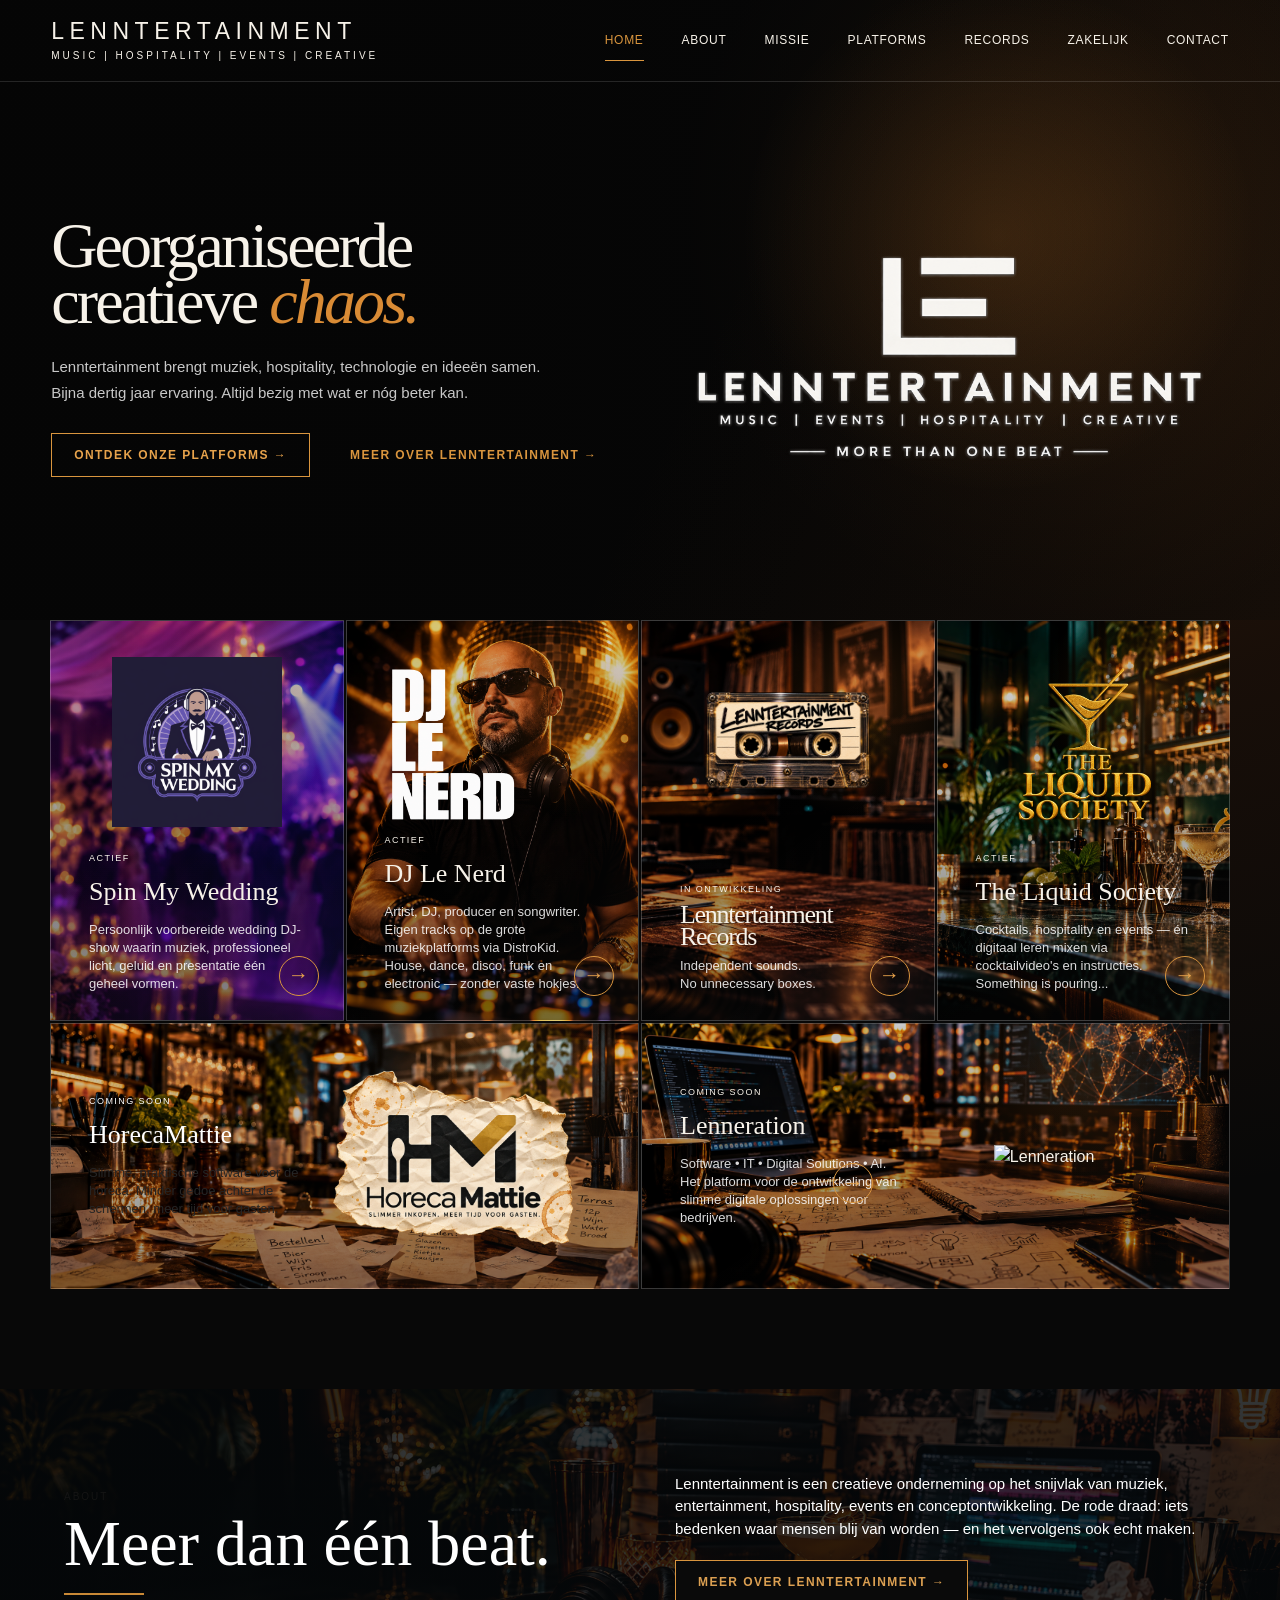
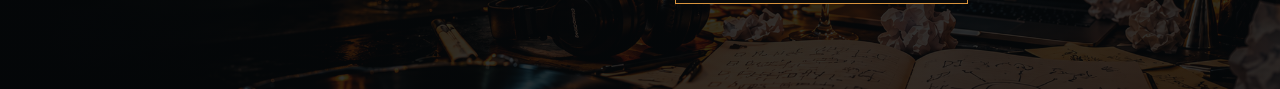
==== index.html @ 54e7e0eb "Nieuwe homepage en platforms" ====
<!doctype html>
<html lang="nl">
<head>
  <meta charset="utf-8">
  <meta name="viewport" content="width=device-width, initial-scale=1">
  <title>Lenntertainment — More Than One Beat</title>
  <meta name="description" content="Lenntertainment — muziek, entertainment, hospitality, events en digitale oplossingen.">
  <link rel="stylesheet" href="assets/css/site.css">
</head>

<body class="new-home">

<header class="new-header">
  <a href="index.html" class="new-wordmark">
    LENNTERTAINMENT
    <span>MUSIC | HOSPITALITY | EVENTS | CREATIVE</span>
  </a>

  <nav class="new-nav">
    <a class="active" href="index.html">HOME</a>
    <a href="about.html">ABOUT</a>
    <a href="missie.html">MISSIE</a>
    <a href="#platforms">PLATFORMS</a>
    <a href="records.html">RECORDS</a>
    <a href="zakelijk.html">ZAKELIJK</a>
    <a href="contact.html">CONTACT</a>
  </nav>
</header>

<main>

  <!-- HERO -->
  <section class="new-hero">
    <div class="new-hero-copy">
      <h1>
        Georganiseerde<br>
        creatieve <em>chaos.</em>
      </h1>

      <p>
       Lenntertainment brengt muziek, hospitality, technologie en ideeën samen.<br>
Bijna dertig jaar ervaring. Altijd bezig met wat er nóg beter kan.
      </p>

      <div class="new-hero-buttons">
        <a href="#platforms" class="new-btn">ONTDEK ONZE PLATFORMS →</a>
        <a href="about.html" class="new-text-btn">MEER OVER LENNTERTAINMENT →</a>
      </div>
    </div>

    <div class="new-hero-logo">
      <img src="assets/images/lenntertainment-logo-white.png" alt="Lenntertainment">
    </div>
  </section>


  <!-- PLATFORM GRID -->
  <section id="platforms" class="new-platform-grid">

    <a class="new-card spin" href="https://spinmywedding.nl">
      <div class="new-card-logo">
        <img src="assets/images/spin-my-wedding.png" alt="Spin My Wedding">
      </div>
      <div class="new-card-copy">
        <small>ACTIEF</small>
        <h2>Spin My Wedding</h2>
        <p>Persoonlijk voorbereide wedding DJ-show waarin muziek, professioneel licht, geluid en presentatie één geheel vormen.</p>
      </div>
      <span class="new-arrow">→</span>
    </a>

    <a class="new-card nerd" href="https://djlenerd.com">
      <div class="new-card-logo">
        <img src="assets/images/dj-le-nerd-2.png" alt="DJ Le Nerd">
      </div>
      <div class="new-card-copy">
        <small>ACTIEF</small>
        <h2>DJ Le Nerd</h2>
        <p>Artist, DJ, producer en songwriter. Eigen tracks op de grote muziekplatforms via DistroKid. House, dance, disco, funk en electronic — zonder vaste hokjes.</p>
      </div>
      <span class="new-arrow">→</span>
    </a>

    <a class="new-card records" href="records.html">
      <div class="new-card-logo">
        <img src="assets/images/lenntertainment-records-cassette-2.png" alt="Lenntertainment Records">
      </div>
      <div class="new-card-copy">
        <small>IN ONTWIKKELING</small>
        <h2>Lenntertainment Records</h2>
        <p>Independent sounds.<br>No unnecessary boxes.</p>
      </div>
      <span class="new-arrow">→</span>
    </a>

    <a class="new-card liquid" href="https://theliquidsociety.nl">
      <div class="new-card-logo">
        <img src="assets/images/the-liquid-society.png" alt="The Liquid Society">
      </div>
      <div class="new-card-copy">
        <small>ACTIEF</small>
        <h2>The Liquid Society</h2>
        <p>Cocktails, hospitality en events — én digitaal leren mixen via cocktailvideo's en instructies. Something is pouring...</p>
      </div>
      <span class="new-arrow">→</span>
    </a>


    <a class="new-card new-card-wide horeca" href="https://horecamattie.nl">
      <div class="new-card-copy">
        <small>COMING SOON</small>
        <h2>HorecaMattie</h2>
        <p>Slimme, praktische software voor de horeca. Minder gedoe achter de schermen, meer tijd voor gasten.</p>
        <span class="new-arrow">→</span>
      </div>

      <div class="new-card-logo">
        <img src="assets/images/horeca-mattie-logo.png" alt="HorecaMattie">
      </div>
    </a>

    <div class="new-card new-card-wide lenneration">
      <div class="new-card-copy">
        <small>COMING SOON</small>
        <h2>Lenneration</h2>
        <p>Software • IT • Digital Solutions • AI.<br>
        Het platform voor de ontwikkeling van slimme digitale oplossingen voor bedrijven.</p>
        <span class="new-arrow">→</span>
      </div>

      <div class="new-card-logo">
        <img src="assets/images/lenneration-logo-white.png" alt="Lenneration">
      </div>
    </div>

  </section>


  <!-- ABOUT -->
  <section class="new-about">
    <div>
      <small>ABOUT</small>
      <h2>Meer dan één beat.</h2>
      <span class="new-gold-line"></span>
    </div>

    <div class="new-about-copy">
      <p>
        Lenntertainment is een creatieve onderneming op het snijvlak van
        muziek, entertainment, hospitality, events en conceptontwikkeling.
        De rode draad: iets bedenken waar mensen blij van worden —
        en het vervolgens ook echt maken.
      </p>

      <a href="about.html" class="new-btn dark">MEER OVER LENNTERTAINMENT →</a>
    </div>
  </section>

</main>

</body>
</html>
---- assets/css/site.css ----
:root{
 --ink:#0a0a0a; --paper:#f3f0e9; --white:#fff; --muted:#a5a5a5;
 --line:rgba(255,255,255,.16); --line-dark:rgba(0,0,0,.18);
 --purple:#211d38; --gold:#b99743; --max:1540px;
}
*{box-sizing:border-box}
html{scroll-behavior:smooth}
body{margin:0;background:var(--ink);color:#fff;font-family:Inter,Arial,Helvetica,sans-serif;line-height:1.45}
a{color:inherit;text-decoration:none}
button,input,select,textarea{font:inherit}
img{max-width:100%;display:block}
.wrap{width:min(92vw,var(--max));margin:0 auto}
.eyebrow{text-transform:uppercase;letter-spacing:.36em;font-size:10px;color:#bdbdbd}
.serif{font-family:Georgia,'Times New Roman',serif}
.header{position:fixed;inset:0 0 auto;z-index:100;background:linear-gradient(180deg,rgba(4,4,4,.92),rgba(4,4,4,.5),transparent);backdrop-filter:blur(7px)}
.nav{height:80px;display:flex;align-items:center;justify-content:space-between;border-bottom:1px solid var(--line)}
.wordmark{font-weight:800;letter-spacing:.18em;font-size:14px}
.nav-links{display:flex;gap:25px;align-items:center;text-transform:uppercase;letter-spacing:.16em;font-size:10px}
.nav-links a{opacity:.68;transition:.25s}.nav-links a:hover,.nav-links a.current{opacity:1}
.burger{display:none;background:none;border:0;color:#fff;font-size:24px}
.mobile-nav{display:none}
.hero{min-height:100svh;position:relative;display:flex;align-items:flex-end;overflow:hidden;padding:140px 0 70px;border-bottom:1px solid var(--line)}
.hero:before{content:"";position:absolute;inset:0;background:
 radial-gradient(circle at 72% 21%,rgba(255,255,255,.15),transparent 18%),
 radial-gradient(circle at 62% 55%,rgba(255,255,255,.05),transparent 30%),
 linear-gradient(125deg,#050505 0%,#111 45%,#050505 100%)}
.hero:after{content:"";position:absolute;width:62vw;height:62vw;right:-17vw;top:-18vw;border-radius:50%;border:1px solid rgba(255,255,255,.06);box-shadow:0 0 0 100px rgba(255,255,255,.013),0 0 0 200px rgba(255,255,255,.008)}
.hero-layout{position:relative;z-index:2;width:100%;display:grid;grid-template-columns:1.45fr .55fr;gap:6vw;align-items:end}
.hero h1{font-size:clamp(63px,10.4vw,166px);line-height:.79;margin:14px 0 30px;letter-spacing:-.055em}
.hero-copy{max-width:700px;font-size:clamp(18px,1.65vw,25px);color:#d6d6d6}
.hero-mark{align-self:center;justify-self:end;width:min(360px,29vw);opacity:.92;mix-blend-mode:screen}
.btn{display:inline-flex;align-items:center;gap:22px;border:1px solid currentColor;padding:13px 16px;text-transform:uppercase;letter-spacing:.16em;font-size:10px;margin-top:24px;transition:.25s}
.btn:hover{background:#fff;color:#000}
.marquee{overflow:hidden;border-bottom:1px solid var(--line);background:#0d0d0d;padding:11px 0}
.marquee-track{white-space:nowrap;font-size:11px;letter-spacing:.38em;text-transform:uppercase;color:#aaa;animation:scroll 28s linear infinite}
@keyframes scroll{to{transform:translateX(-50%)}}
.platform-intro{padding:95px 0 45px}
.section-title{font-size:clamp(42px,5vw,76px);line-height:.95;margin:8px 0 0;letter-spacing:-.035em}
.section-lead{max-width:700px;color:#c7c7c7;font-size:18px}
.platform-grid{display:grid;grid-template-columns:repeat(12,1fr);min-height:690px;border-top:1px solid var(--line);border-bottom:1px solid var(--line)}
.platform{position:relative;overflow:hidden;border-right:1px solid var(--line);padding:28px;display:flex;flex-direction:column;justify-content:space-between;min-height:540px}
.platform:nth-child(1){grid-column:span 3;background:linear-gradient(145deg,#171426,var(--purple))}
.platform:nth-child(2){grid-column:span 3;background:#020202}
.platform:nth-child(3){grid-column:span 3;background:radial-gradient(circle at 55% 35%,#292929,#080808 52%)}
.platform:nth-child(4){grid-column:span 3;background:linear-gradient(145deg,#f7f1e8,#e8decf);color:#111}
.platform:nth-child(5){grid-column:span 6;background:linear-gradient(145deg,#f8f8f5,#e9e7e1);color:#111}
.platform:nth-child(6){grid-column:span 6;background:radial-gradient(circle at 50% 28%,#24140d,#030303 58%)}
.platform-logo{height:47%;display:grid;place-items:center}
.platform-logo img{max-width:78%;max-height:90%;object-fit:contain;transition:transform .45s ease}
.platform:hover .platform-logo img{transform:scale(1.045)}
.platform-meta{position:relative;z-index:3}
.platform .status{font-size:9px;letter-spacing:.2em;text-transform:uppercase;opacity:.62}
.platform h3{font-family:Georgia,serif;font-weight:400;font-size:28px;line-height:1.05;margin:9px 0 10px}
.platform p{font-size:13px;max-width:31ch;opacity:.78}
.records-symbol{font-family:Georgia,serif;font-size:128px;line-height:1;border:1px solid #555;width:190px;height:190px;border-radius:50%;display:grid;place-items:center}
.story{background:var(--paper);color:#111;padding:105px 0}
.story-grid{display:grid;grid-template-columns:.8fr 1.2fr;gap:9vw;align-items:start}
.story-title{font-size:clamp(45px,6vw,92px);line-height:.91;letter-spacing:-.045em;margin:5px 0 0}
.story-copy{font-size:clamp(18px,1.7vw,24px);max-width:760px}
.big-quote{font-family:Georgia,serif;font-style:italic;font-size:clamp(25px,3.3vw,52px);line-height:1.1;margin-top:50px;padding-top:28px;border-top:1px solid var(--line-dark)}
.records{padding:110px 0;position:relative;overflow:hidden}
.records-layout{display:grid;grid-template-columns:1fr 1fr;gap:8vw;align-items:center}
.vinyl-wrap{position:relative;min-height:530px;display:grid;place-items:center}
.vinyl{width:min(520px,42vw);aspect-ratio:1;border-radius:50%;background:repeating-radial-gradient(circle,#171717 0 4px,#090909 5px 10px);box-shadow:0 35px 80px rgba(0,0,0,.65);animation:spin 35s linear infinite}
.vinyl:after{content:"L.";position:absolute;inset:34%;border-radius:50%;background:var(--paper);color:#111;display:grid;place-items:center;font-family:Georgia,serif;font-size:74px}
@keyframes spin{to{transform:rotate(360deg)}}
.records h2{font-size:clamp(48px,6.4vw,102px);line-height:.83;letter-spacing:-.05em;margin:12px 0 28px}
.business{background:#111;padding:100px 0;border-top:1px solid var(--line);border-bottom:1px solid var(--line)}
.business-grid{display:grid;grid-template-columns:1.1fr .9fr;gap:7vw}
.service-list{border-top:1px solid var(--line)}
.service{display:grid;grid-template-columns:55px 1fr auto;gap:20px;align-items:center;padding:24px 0;border-bottom:1px solid var(--line)}
.service .num{color:#777}.service strong{font-size:20px}.service span:last-child{font-size:11px;color:#aaa}
.future{padding:90px 0;background:#070707}
.future-line{display:flex;align-items:center;justify-content:space-between;gap:40px;border-top:1px solid var(--line);border-bottom:1px solid var(--line);padding:42px 0}
.future-name{font-family:Georgia,serif;font-size:clamp(38px,5vw,82px)}
.footer{padding:55px 0 35px}
.footer-grid{display:grid;grid-template-columns:1.2fr .8fr .8fr;gap:50px;font-size:13px;color:#b8b8b8}
.footer b{color:#fff;display:block;letter-spacing:.2em;font-size:11px;margin-bottom:13px}
.page-hero{padding:160px 0 90px;border-bottom:1px solid var(--line);min-height:62vh;display:flex;align-items:flex-end;background:radial-gradient(circle at 78% 20%,#252525,transparent 20%),#080808}
.page-hero h1{font-size:clamp(60px,10vw,150px);line-height:.82;margin:12px 0 24px;letter-spacing:-.055em}
.page-hero p{max-width:780px;color:#c9c9c9;font-size:20px}
.light{background:var(--paper);color:#111}
.content-section{padding:90px 0}
.two-col{display:grid;grid-template-columns:.8fr 1.2fr;gap:8vw}
.prose{font-size:18px;max-width:760px}.prose p{margin:0 0 22px}
.manifesto{display:grid;grid-template-columns:repeat(3,1fr);gap:1px;background:#bbb}
.manifesto-card{background:var(--paper);color:#111;padding:36px;min-height:280px}
.manifesto-card span{font-size:11px;letter-spacing:.15em;color:#777}.manifesto-card h3{font-size:28px;margin:22px 0 12px}
.release-grid{display:grid;grid-template-columns:repeat(3,1fr);gap:22px}
.release-card{border:1px solid var(--line);padding:16px}
.release-cover{aspect-ratio:1;background:radial-gradient(circle at 45% 45%,#333,#060606 50%);display:grid;place-items:center;font-family:Georgia,serif;font-size:76px}
.release-card small{display:block;color:#888;letter-spacing:.15em;margin-top:14px}
.contact-wrap{display:grid;grid-template-columns:.75fr 1.25fr;gap:8vw}
form{display:grid;gap:13px}
input,select,textarea{background:transparent;color:inherit;border:1px solid currentColor;padding:15px}
textarea{min-height:160px;resize:vertical} option{color:#111}
.submit{background:#fff;color:#000;border:0;padding:15px 18px;text-transform:uppercase;letter-spacing:.16em;font-size:10px;cursor:pointer}
.note{font-size:11px;color:#888}
@media(max-width:980px){
 .nav-links{display:none}.burger{display:block}
 .mobile-nav.open{display:grid;position:fixed;top:80px;left:0;right:0;background:#090909;padding:25px 4vw;gap:18px;border-bottom:1px solid #333}
 .hero-layout,.story-grid,.records-layout,.business-grid,.two-col,.contact-wrap{grid-template-columns:1fr}
 .hero-mark{display:none}
 .platform-grid{grid-template-columns:1fr 1fr}.platform:nth-child(n){grid-column:auto;min-height:480px}
 .footer-grid{grid-template-columns:1fr 1fr}
 .vinyl{width:min(520px,76vw)}
}
@media(max-width:650px){
 .platform-grid,.manifesto,.release-grid{grid-template-columns:1fr}
 .footer-grid{grid-template-columns:1fr}
 .hero h1{font-size:19vw}
 .hero{padding-bottom:48px}
 .service{grid-template-columns:35px 1fr}
 .service span:last-child{display:none}
 .future-line{align-items:flex-start;flex-direction:column}
}


/* V2.1 — official logo takes the lead in the homepage hero */
.hero-brand{
  min-height:100svh;
  padding:135px 0 58px;
  align-items:center;
}
.hero-brand:before{
  background:
    radial-gradient(circle at 50% 35%,rgba(255,255,255,.085),transparent 24%),
    linear-gradient(125deg,#030303 0%,#0d0d0d 48%,#030303 100%);
}
.hero-brand:after{
  width:74vw;height:74vw;right:-24vw;top:-30vw;
  opacity:.65;
}
.hero-brand-layout{
  position:relative;z-index:2;
  min-height:calc(100svh - 193px);
  display:flex;flex-direction:column;align-items:center;justify-content:center;
  text-align:center;
}
.hero-brand-logo{
  width:min(880px,78vw);
  margin:0 auto;
}
.hero-brand-logo img{
  width:100%;
  max-height:52vh;
  object-fit:contain;
  mix-blend-mode:screen;
}
.hero-brand-copy{
  width:min(690px,82vw);
  margin:22px auto 0;
  color:#cfcfcf;
  font-size:clamp(16px,1.45vw,21px);
}
.hero-brand-btn{margin-top:26px}
@media(max-width:650px){
  .hero-brand{padding:110px 0 42px}
  .hero-brand-layout{min-height:calc(100svh - 152px)}
  .hero-brand-logo{width:92vw}
  .hero-brand-logo img{max-height:46vh}
  .hero-brand-copy{width:88vw;font-size:16px}
}


/* V2.3 final — official Lenntertainment identity on Records platform cards */
.platform:nth-child(3) .platform-logo img{
  width:82%;
  max-width:300px;
  max-height:210px;
  object-fit:contain;
  mix-blend-mode:screen;
}


.ai-chat-launcher{
 position:fixed;right:22px;bottom:22px;z-index:9999;
 width:58px;height:58px;border-radius:50%;border:1px solid rgba(255,255,255,.2);
 background:#fff;color:#000;display:grid;place-items:center;font-weight:800;
 box-shadow:0 14px 40px rgba(0,0,0,.35);cursor:pointer
}
.ai-chat-panel{
 position:fixed;right:22px;bottom:92px;z-index:9998;width:min(390px,calc(100vw - 28px));
 max-height:70vh;background:#0b0b0b;border:1px solid #2b2b2b;display:none;flex-direction:column;
 box-shadow:0 24px 70px rgba(0,0,0,.55)
}
.ai-chat-panel.open{display:flex}
.ai-chat-head{padding:15px 16px;border-bottom:1px solid #2b2b2b;display:flex;justify-content:space-between;gap:12px;align-items:center}
.ai-chat-head strong{font-size:13px;letter-spacing:.08em}
.ai-chat-head small{display:block;color:#888;margin-top:2px}
.ai-chat-close{background:none;border:0;color:#bbb;font-size:22px;cursor:pointer}
.ai-chat-messages{padding:14px;overflow:auto;display:flex;flex-direction:column;gap:10px}
.ai-msg{max-width:84%;padding:10px 12px;font-size:13px;line-height:1.45;border:1px solid #2b2b2b}
.ai-msg.bot{align-self:flex-start;background:#131313}
.ai-msg.user{align-self:flex-end;background:#f4f1ea;color:#111;border-color:#f4f1ea}
.ai-chat-suggestions{display:flex;flex-wrap:wrap;gap:6px;padding:0 14px 10px}
.ai-chip{background:transparent;color:#ddd;border:1px solid #333;padding:7px 9px;font-size:11px;cursor:pointer}
.ai-chat-form{display:grid;grid-template-columns:1fr auto;border-top:1px solid #2b2b2b}
.ai-chat-form input{border:0;background:#0f0f0f;color:#fff;padding:14px}
.ai-chat-form button{border:0;background:#fff;color:#000;padding:0 16px;font-weight:800;cursor:pointer}
.ai-chat-note{padding:8px 14px 12px;color:#777;font-size:10px;line-height:1.4}
@media(max-width:600px){
 .ai-chat-launcher{right:14px;bottom:14px}
 .ai-chat-panel{right:14px;bottom:82px}
}

/* New platform logo tuning */
.platform:nth-child(5) .platform-logo img{width:220px;max-width:none;max-height:none;}
.platform:nth-child(6) .platform-logo img{width:420px;max-width:90%;max-height:none;mix-blend-mode:screen;transform:translateY(25px);}
.platform:nth-child(5),.platform:nth-child(6){height:300px;min-height:0;}
.platform:nth-child(5) .platform-logo{
  align-items:flex-start;
  padding-top:35px;
}
.platform:nth-child(6) .platform-logo{align-items:center;justify-content:center;padding-top:0;}

/* =========================================================
   LENNTERTAINMENT — NEW HOMEPAGE
   ========================================================= */

/* HERO */
.hero-brand {
  min-height: 82vh;
  display: flex;
  align-items: center;
  justify-content: center;
  background:
    radial-gradient(circle at 50% 35%, rgba(55,55,80,.22), transparent 45%),
    #050506;
  padding: 120px 24px 80px;
}

.hero-brand-layout {
  width: 100%;
  max-width: 1100px;
  margin: 0 auto;
  text-align: center;
  display: flex;
  flex-direction: column;
  align-items: center;
}

.hero-brand-logo {
  width: min(760px, 88vw);
  display: flex;
  justify-content: center;
  align-items: center;
  margin: 0 auto 42px;
}

.hero-brand-logo img {
  width: 100%;
  height: auto;
  max-width: none;
  max-height: none;
  object-fit: contain;
}

.hero-brand-copy {
  max-width: 680px;
  margin: 0 auto 28px;
  color: rgba(255,255,255,.78);
  font-size: 17px;
  line-height: 1.65;
}

.hero-brand-btn {
  display: inline-flex;
  align-items: center;
  justify-content: center;
}


/* INTRO */
.home-intro {
  background: #f1f0ec;
  color: #111;
  padding: 110px 24px;
}

.home-intro-grid {
  max-width: 1180px;
  margin: auto;
  display: grid;
  grid-template-columns: 1.15fr .85fr;
  gap: 100px;
  align-items: end;
}

.home-intro .eyebrow {
  color: #777;
}

.home-intro h1 {
  margin: 14px 0 0;
  font-size: clamp(64px, 8vw, 120px);
  line-height: .86;
  letter-spacing: -.065em;
}

.home-intro-copy {
  font-size: 20px;
  line-height: 1.55;
  max-width: 500px;
}

.home-intro-copy p + p {
  margin-top: 20px;
}


/* PLATFORM SECTION */
.new-platforms {
  background: #09090a;
  color: #fff;
  padding: 120px 24px;
}

.new-platforms-heading {
  max-width: 1180px;
  margin: 0 auto 65px;
}

.new-platforms-heading h2 {
  font-size: clamp(52px, 7vw, 96px);
  line-height: .92;
  letter-spacing: -.055em;
  margin: 12px 0 24px;
}

.new-platforms-heading > p {
  color: #aaa;
  font-size: 18px;
}


/* PLATFORM GRID */
.new-platform-grid {
  max-width: 1180px;
  margin: auto;
  display: grid;
  grid-template-columns: repeat(2, minmax(0,1fr));
  gap: 2px;
  background: #292929;
}

.new-platform-card {
  min-height: 480px;
  position: relative;
  overflow: hidden;
  display: flex;
  flex-direction: column;
  justify-content: space-between;
  text-decoration: none;
  color: #fff;
  padding: 42px;
  background: #111;
  transition: transform .25s ease, filter .25s ease;
}

.new-platform-card:hover {
  filter: brightness(1.08);
}

.new-platform-logo {
  height: 260px;
  display: flex;
  align-items: center;
  justify-content: center;
}

.new-platform-logo img {
  display: block;
  width: auto;
  height: auto;
  max-width: 72%;
  max-height: 220px;
  object-fit: contain;
}

.new-platform-content {
  position: relative;
  z-index: 2;
  max-width: 440px;
}

.new-platform-content span {
  display: block;
  margin-bottom: 12px;
  font-size: 10px;
  font-weight: 700;
  letter-spacing: .18em;
  opacity: .65;
}

.new-platform-content h3 {
  margin: 0 0 12px;
  font-size: 31px;
  line-height: 1;
}

.new-platform-content p {
  margin: 0;
  font-size: 14px;
  line-height: 1.5;
  opacity: .75;
}


/* INDIVIDUAL BRANDS */
.new-platform-card.smw {
  background: #201b45;
}

.new-platform-card.smw .new-platform-logo img {
  max-height: 245px;
}

.new-platform-card.dj {
  background: #080808;
}

.new-platform-card.dj .new-platform-logo img {
  max-height: 235px;
}

.new-platform-card.records {
  background: #0d0d0e;
}

.new-platform-card.records .new-platform-logo img {
  max-width: 60%;
}

.new-platform-card.liquid {
  background: #eee9e2;
  color: #31241f;
}

.new-platform-card.liquid .new-platform-logo img {
  max-height: 230px;
}

.new-platform-card.horeca {
  background: #f2f0e9;
  color: #222;
}

.new-platform-card.horeca .new-platform-logo img {
  max-width: 62%;
  max-height: 240px;
}

.new-platform-card.lenneration {
  background:
    radial-gradient(circle at 65% 30%, rgba(141,61,12,.22), transparent 35%),
    #050505;
}

.new-platform-card.lenneration .new-platform-logo img {
  width: 100%;
  max-width: 520px;
  max-height: none;
  transform: translateY(-55px);
}
.new-platform-card.lenneration .new-card-logo {
    display: flex;
    align-items: center;
    justify-content: center;
}

.new-platform-card.lenneration .new-card-logo img {
    width: 95%;
    max-width: 650px;
    transform: translateY(-25px);
}


/* ABOUT */
.home-story {
  background: #f1f0ec;
  color: #111;
  padding: 120px 24px;
}

.home-story-grid {
  max-width: 1180px;
  margin: auto;
  display: grid;
  grid-template-columns: 1fr 1fr;
  gap: 100px;
}

.home-story h2 {
  font-size: clamp(54px, 6vw, 90px);
  line-height: .9;
  letter-spacing: -.055em;
  margin: 14px 0 0;
}

.home-story-grid > div:last-child {
  padding-top: 35px;
  font-size: 19px;
  line-height: 1.6;
}

.home-story-grid p + p {
  margin-top: 20px;
}

.text-link {
  display: inline-block;
  margin-top: 28px;
  color: #111;
  font-weight: 700;
  text-decoration: none;
}


/* FINAL CTA */
.home-cta {
  background: #080809;
  color: #fff;
  padding: 140px 24px;
}

.home-cta .wrap {
  max-width: 1180px;
  margin: auto;
}

.home-cta h2 {
  margin: 14px 0 40px;
  font-size: clamp(70px, 10vw, 150px);
  line-height: .82;
  letter-spacing: -.065em;
}


/* FOOTER */
.footer {
  background: #050505;
  color: #fff;
  border-top: 1px solid #222;
  padding: 38px 24px;
}

.footer .wrap {
  max-width: 1180px;
  margin: auto;
  display: flex;
  justify-content: space-between;
  gap: 30px;
  font-size: 11px;
  letter-spacing: .12em;
  text-transform: uppercase;
  opacity: .75;
}


/* MOBILE */
@media (max-width: 760px) {

  .hero-brand {
    min-height: 72vh;
    padding: 100px 20px 60px;
  }

  .hero-brand-logo {
    width: 94%;
    margin-bottom: 30px;
  }

  .hero-brand-copy {
    font-size: 15px;
  }

  .home-intro,
  .new-platforms,
  .home-story {
    padding: 80px 20px;
  }

  .home-intro-grid,
  .home-story-grid {
    grid-template-columns: 1fr;
    gap: 45px;
  }

  .new-platform-grid {
    grid-template-columns: 1fr;
  }

  .new-platform-card {
    min-height: 410px;
    padding: 28px;
  }

  .new-platform-logo {
    height: 220px;
  }

  .new-platform-content h3 {
    font-size: 27px;
  }

  .home-story-grid > div:last-child {
    padding-top: 0;
  }

  .home-cta {
    padding: 100px 20px;
  }

  .footer .wrap {
    flex-direction: column;
  }
}

/* =========================================================
   LENNTERTAINMENT — NEW HOMEPAGE
   ========================================================= */

.new-home {
  margin: 0;
  background:
  radial-gradient(circle at 85% 10%, rgba(141, 61, 12, 0.32) 0%, rgba(141, 61, 12, 0.12) 28%, transparent 55%),
  #080808;
  color: #f7f2e9;
  font-family: Arial, Helvetica, sans-serif;
}

.new-home * {
  box-sizing: border-box;
}

.new-home a {
  color: inherit;
  text-decoration: none;
}

/* HEADER */

.new-header {
  height: 82px;
  padding: 0 4%;
  display: flex;
  align-items: center;
  justify-content: space-between;
  position: absolute;
  top: 0;
  left: 0;
  right: 0;
  z-index: 20;
  border-bottom: 1px solid rgba(255,255,255,.13);
}

.new-wordmark {
  font-size: 23px;
  letter-spacing: .24em;
  font-weight: 500;
  line-height: 1;
}

.new-wordmark span {
  display: block;
  margin-top: 8px;
  font-size: 10px;
  letter-spacing: .30em;
}

.new-nav {
  display: flex;
  align-items: center;
  gap: 38px;
  height: 100%;
}

.new-nav a {
  font-size: 12px;
  letter-spacing: .06em;
  height: 100%;
  display: flex;
  align-items: center;
  position: relative;
}

.new-nav a.active {
  color: #d9953e;
}

.new-nav a.active::after {
  content: "";
  position: absolute;
  left: 0;
  right: 0;
  bottom: 20px;
  height: 1px;
  background: #d9953e;
}


/* HERO */

.new-hero {
  min-height: 620px;
  padding: 135px 4% 60px;
  display: grid;

 grid-template-columns: 1.05fr .95fr;
  align-items: center;
  text-align: left;
  position: relative;
  overflow: hidden;

  background:
    linear-gradient(
      90deg,
      rgba(5,5,5,.97) 0%,
      rgba(5,5,5,.92) 38%,
      rgba(5,5,5,.62) 68%,
      rgba(5,5,5,.35) 100%
    ),
    radial-gradient(
      circle at 85% 35%,
      rgba(184,105,31,.22),
      transparent 35%
    ),
    #080808;

}

.new-hero::after {
  content: "";
  position: absolute;
  inset: 0;
  pointer-events: none;
  background:
    radial-gradient(circle at 78% 38%, rgba(255,153,55,.14), transparent 24%),
    linear-gradient(115deg, transparent 55%, rgba(125,63,17,.12));
}

.new-hero-copy,
.new-hero-logo {
  position: relative;
  z-index: 2;
}

.new-hero-copy h1 {
  margin: 0 0 24px;
  font-family: Georgia, "Times New Roman", serif;
font-size: clamp(52px, 5vw, 82px);
  line-height: .88;
  font-weight: 400;
  letter-spacing: -.045em;
}

.new-hero-copy h1 em {
  color: #d98b35;
  font-weight: 400;
}

.new-hero-copy > p {
    max-width: 590px;
    margin: 0;
    font-size: 15px;
    line-height: 1.7;
    font-weight: 400;
    color: rgba(255,255,255,.78);
}

.new-hero-buttons {
  margin-top: 28px;
  display: flex;
  align-items: center;
  gap: 40px;
}

.new-btn {
  display: inline-flex;
  align-items: center;
  justify-content: center;
  min-height: 44px;
  padding: 0 22px;
  border: 1px solid #d9953e;
  color: #e7a34c !important;
  font-size: 12px;
  letter-spacing: .12em;
  font-weight: 700;
}

.new-text-btn {
  color: #d9953e !important;
  font-size: 12px;
  letter-spacing: .12em;
  font-weight: 700;
}

.new-hero-logo {
  display: flex;
  align-items: center;
  justify-content: center;
}

.new-hero-logo img {
  width: min(620px, 95%);
  max-height: 410px;
  object-fit: contain;
}


/* PLATFORM GRID */

.new-platform-grid {
  display: grid;
  grid-template-columns: repeat(4, 1fr);
  background: #080808;
}

.new-card {
  min-height: 365px;
  position: relative;
  overflow: hidden;
  border: 1px solid rgba(255,255,255,.22);
  background: #0b0b0b;
  display: flex;
  flex-direction: column;
  justify-content: space-between;
  padding: 28px 38px 26px;
}

.new-card::before {
  content: "";
  position: absolute;
  inset: 0;
  background:
    radial-gradient(circle at 75% 20%, rgba(194,109,30,.18), transparent 30%),
    linear-gradient(145deg, transparent 40%, rgba(255,255,255,.025));
  pointer-events: none;
}

.new-card-logo,
.new-card-copy,
.new-arrow {
  position: relative;
  z-index: 2;
}

.new-card-logo {
  height: 185px;
  display: flex;
  align-items: center;
  justify-content: center;
}

.new-card-logo img {
  max-width: 80%;
  max-height: 170px;
  object-fit: contain;
}

.new-card-copy small {
  display: block;
  margin-bottom: 8px;
  font-size: 9px;
  letter-spacing: .16em;
}

.new-card-copy h2 {
  margin: 0 0 10px;
  font-family: Georgia, "Times New Roman", serif;
  font-size: 26px;
  font-weight: 400;
}

.new-card-copy p {
  max-width: 310px;
  margin: 0;
  font-size: 13px;
  line-height: 1.4;
  color: rgba(255,255,255,.86);
}

.new-arrow {
  position: absolute;
  right: 24px;
  bottom: 24px;
  width: 40px;
  height: 40px;
  border: 1px solid #d9953e;
  border-radius: 50%;
  display: flex;
  align-items: center;
  justify-content: center;
  color: #e7a34c;
  font-size: 21px;
}

.new-card.spin {
  background:
    linear-gradient(rgba(12, 5, 25, .25), rgba(12, 5, 25, .55)),
    url("../images/spin-my-wedding-bg.png") center center / cover no-repeat;
}

.new-card.nerd {
  background:
    linear-gradient(rgba(0, 0, 0, .15), rgba(0, 0, 0, .55)),
    url("../images/dj-le-nerd-bg.png") 70% center / cover no-repeat;
}

.new-card.records {
  background:
    linear-gradient(rgba(0,0,0,.18), rgba(0,0,0,.48)),
    url("../images/lenntertainment-records-bg.png") center center / cover no-repeat;
}
.new-card.liquid {
  background:
    linear-gradient(rgba(0,0,0,.15), rgba(0,0,0,.48)),
    url("../images/the-liquid-society-bg.png") center center / cover no-repeat;
}


/* WIDE CARDS */

.new-card-wide {
  grid-column: span 2;
  min-height: 250px;
  display: grid;
  grid-template-columns: .85fr 1.15fr;
  align-items: center;
}

.new-card-wide .new-card-logo {
  height: 210px;
}

.new-card-wide .new-card-logo img {
  max-width: 92%;
  max-height: 190px;
}

.new-card.horeca {
  background:
    linear-gradient(rgba(0, 0, 0, .12), rgba(0, 0, 0, .45)),
    url("../images/horeca-mattie-bg.png") center center / cover no-repeat;
  color: #fff;
}

.new-card.horeca .new-card-copy p {
  color: #252525;
}

.new-card.horeca .new-arrow {
  color: #8D3D0C;
  border-color: #c58b3c;
}
.new-card.horeca .new-arrow {
    display: none;
}

.new-card.lenneration {
  background:
    linear-gradient(rgba(0,0,0,.20), rgba(0,0,0,.48)),
    url("../images/lenneration-bg.png") center center / cover no-repeat;
}

.new-card.lenneration .new-card-logo img {
  max-width: 100%;
}


/* ABOUT */

.new-about {
  margin-top: 100px;
  min-height: 300px;
  padding: 48px 5%;
  background:
  linear-gradient(rgba(5,8,10,.82), rgba(5,8,10,.82)),
  url("../images/lenntertainment-about-bg.png") center center / cover no-repeat;
  color: #151515;
  display: grid;
  grid-template-columns: 1fr 1fr;
  align-items: center;
  gap: 70px;
}

.new-about small {
  font-size: 10px;
  letter-spacing: .20em;
}

.new-about h2 {
  margin: 8px 0 12px;
  color: #ffffff;
  font-family: Georgia, "Times New Roman", serif;
  font-size: clamp(48px, 5vw, 78px);
  line-height: .95;
  font-weight: 400;
}

.new-gold-line {
  display: block;
  width: 80px;
  height: 2px;
  background: #c98936;
  margin-top: 18px;
}

.new-about-copy {
  max-width: 600px;
}

.new-about-copy p {
  font-size: 15px;
  color: #ffffff;
  line-height: 1.5;
  margin: 0 0 20px;
}

.new-btn.dark {
  background: #0a0a0a;
  color: #dca052 !important;
}


/* RESPONSIVE */

@media (max-width: 1050px) {

  .new-nav {
    gap: 18px;
  }

  .new-hero {
    grid-template-columns: 1fr;
    padding-top: 130px;
  }

  .new-hero-logo {
    margin-top: 45px;
  }

  .new-platform-grid {
    grid-template-columns: repeat(2, 1fr);
    gap: 20px;
  }

  .new-card-wide {
    grid-column: span 2;
  }
}

@media (max-width: 700px) {

  .new-header {
    height: 68px;
    padding: 0 20px;
  }

  .new-wordmark {
    font-size: 15px;
  }

  .new-wordmark span {
    font-size: 7px;
  }

  .new-nav {
    display: none;
  }

  .new-hero {
    min-height: auto;
    padding: 110px 22px 50px;
  }

  .new-hero-copy h1 {
    font-size: 52px;
  }

  .new-hero-copy > p {
    font-size: 15px;
  }

  .new-hero-buttons {
    flex-direction: column;
    align-items: flex-start;
    gap: 20px;
  }

  .new-hero-logo img {
    width: 100%;
  }

  .new-platform-grid {
    grid-template-columns: 1fr;
  }

  .new-card,
  .new-card-wide {
    grid-column: span 1;
    min-height: 330px;
  }

  .new-card-wide {
    grid-template-columns: 1fr;
  }

  .new-card-wide .new-card-logo {
    height: 150px;
  }

  .new-about {
    grid-template-columns: 1fr;
    gap: 30px;
    padding: 50px 24px;
  }

  .new-about h2 {
    font-size: 50px;
  }
}

.new-card.nerd .new-card-logo {
  transform: translateX(-25px);
}
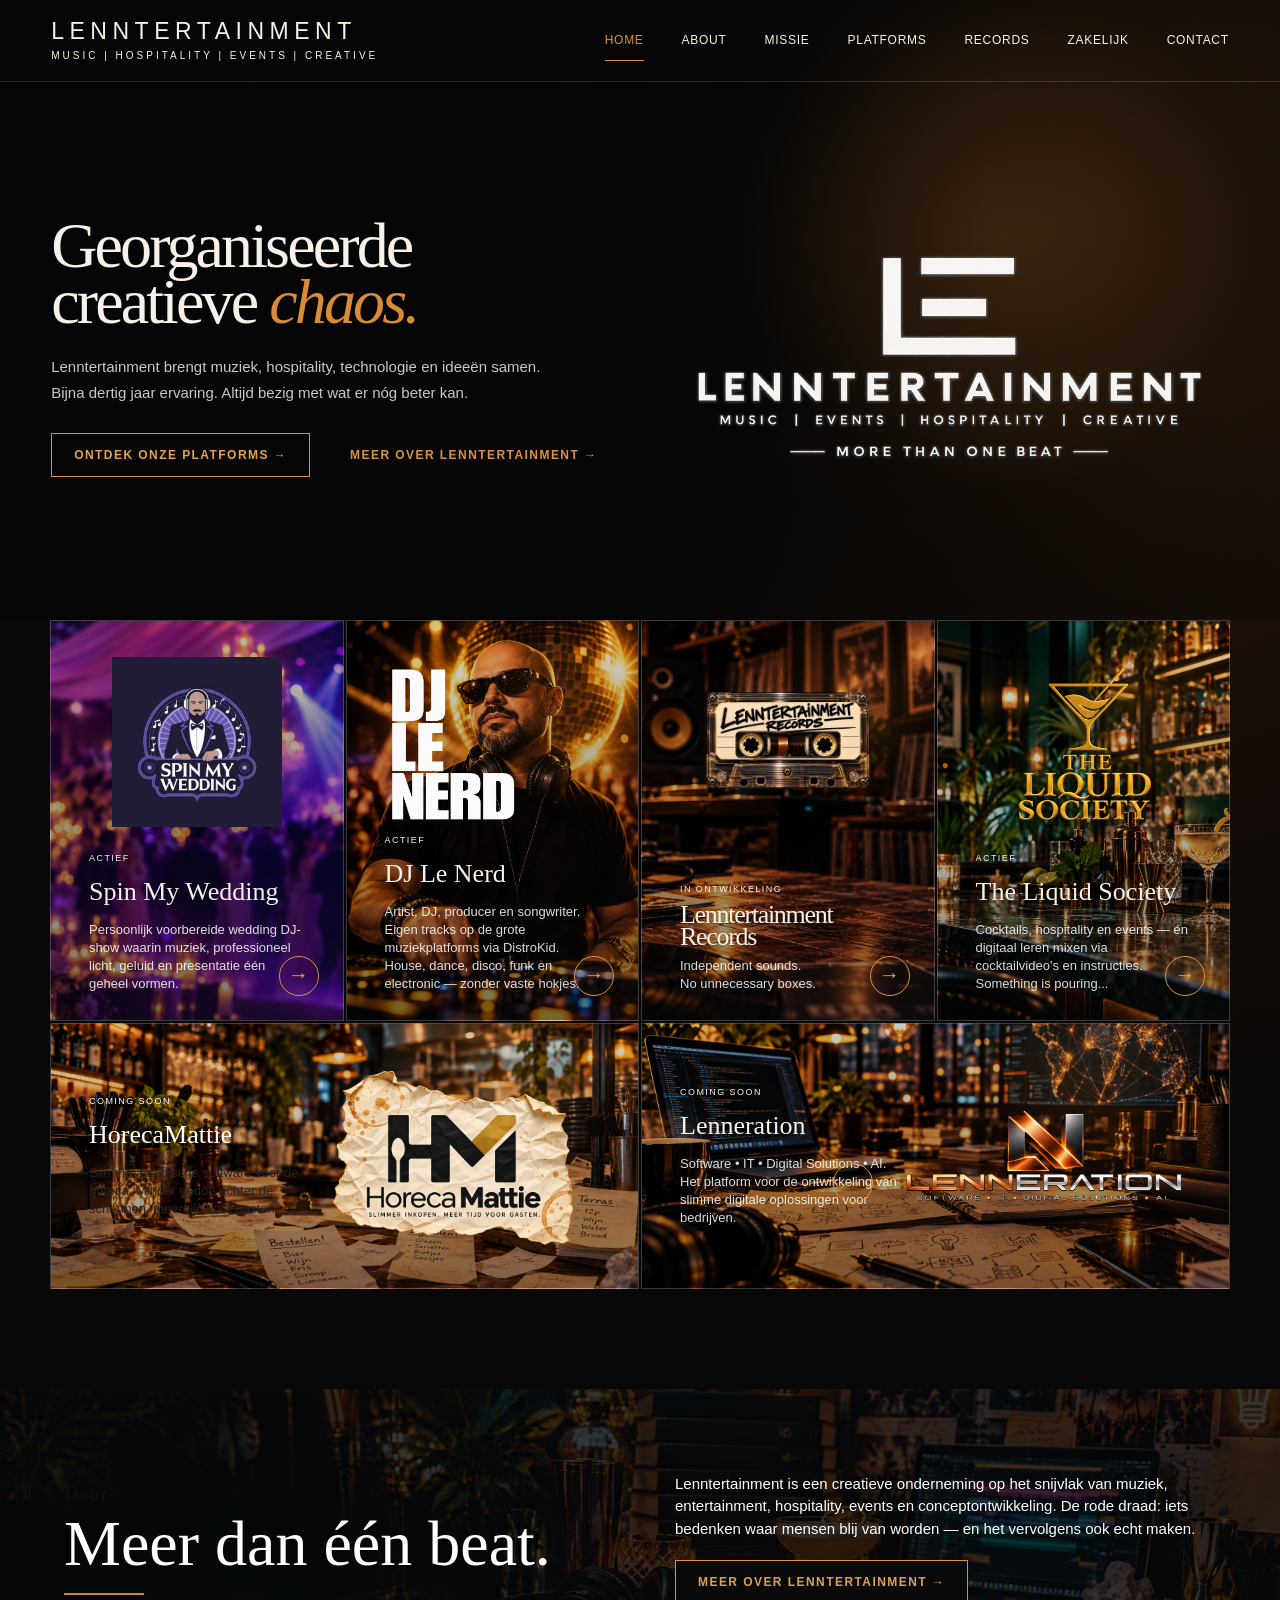
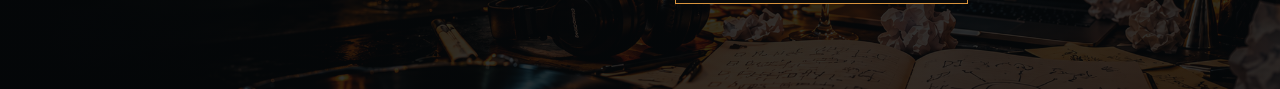
==== commit decf7660: "Lenneration logo fix" ====
--- a/index.html
+++ b/index.html
@@ -129,7 +129,7 @@
       </div>
 
       <div class="new-card-logo">
-        <img src="assets/images/lenneration-logo-white.png" alt="Lenneration">
+        <img src="assets/images/lenneration-logo-new.png" alt="Lenneration">
       </div>
     </div>
 
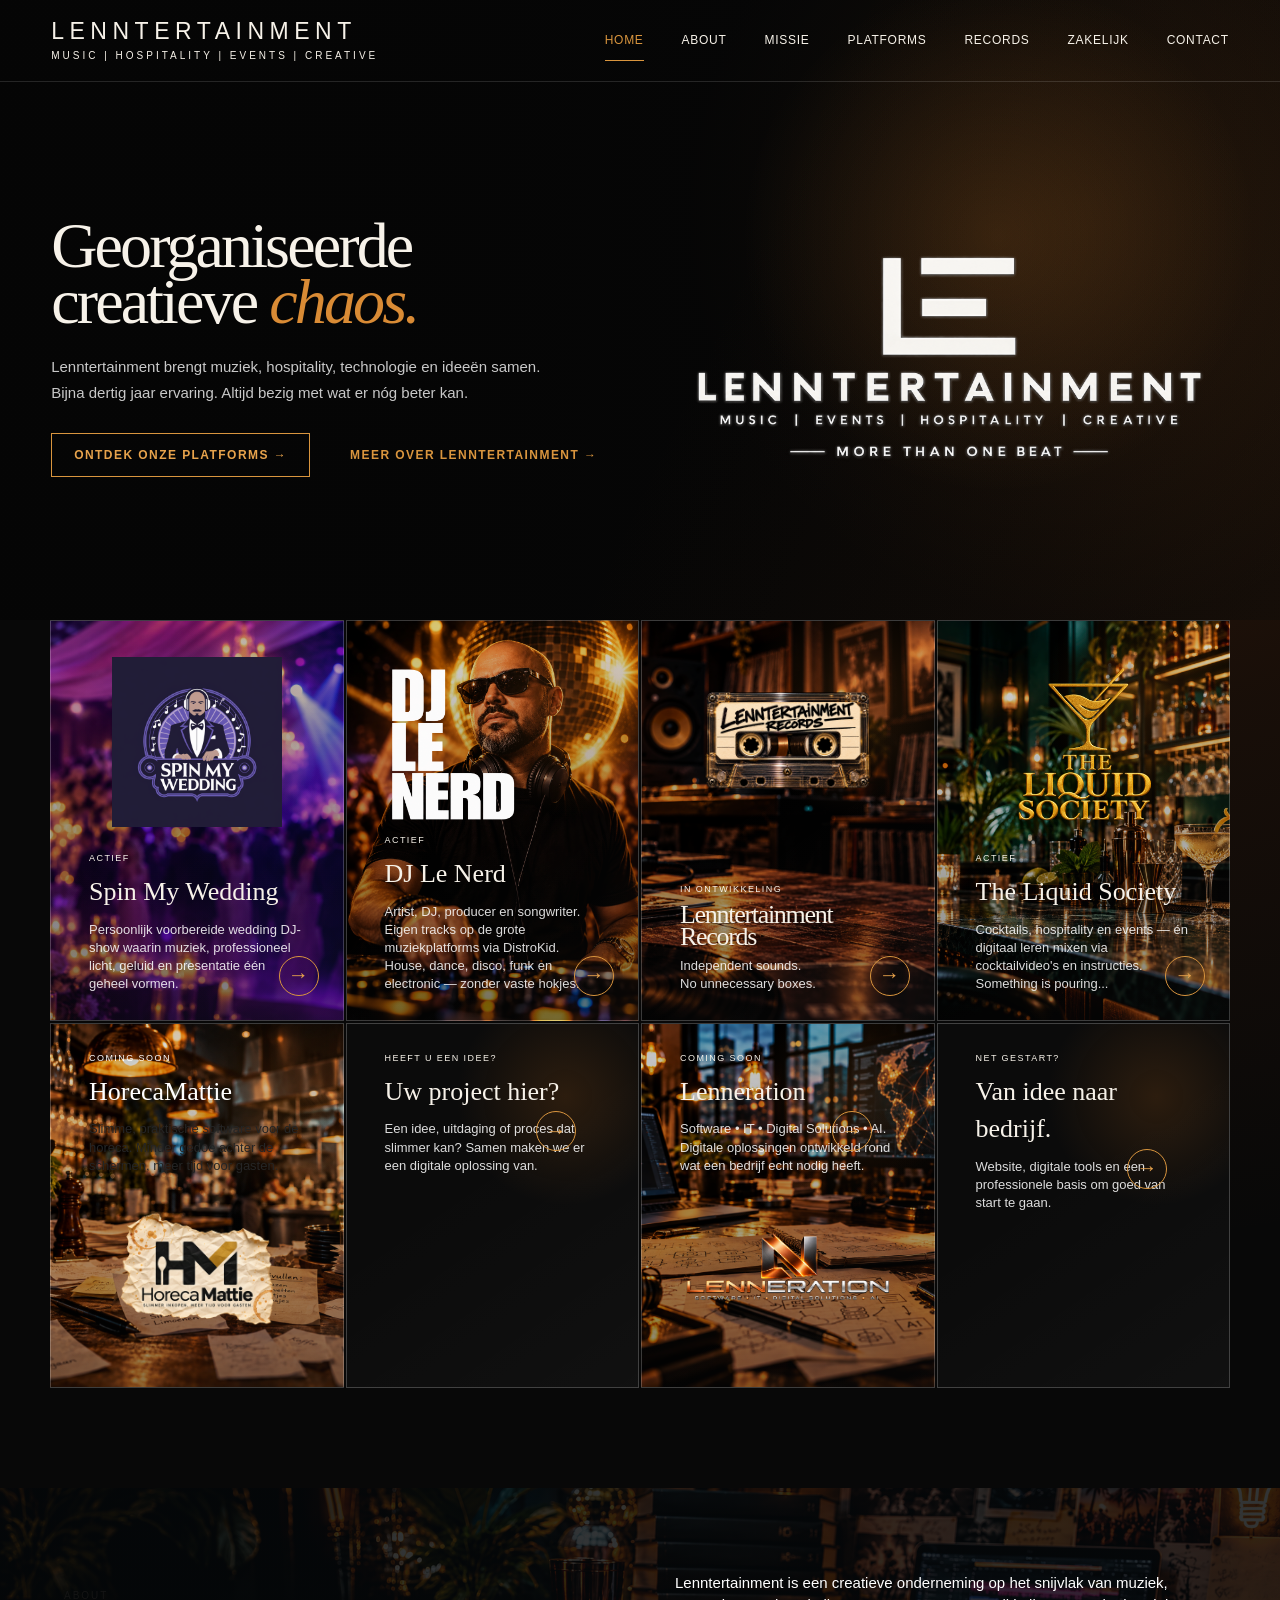
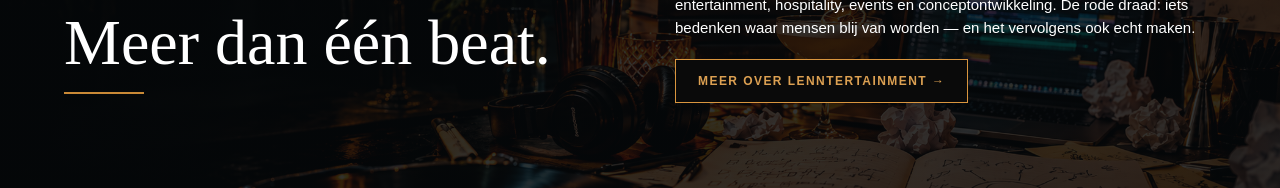
==== commit 6043963d: "Extra cards homepage" ====
--- a/index.html
+++ b/index.html
@@ -106,32 +106,47 @@
     </a>
 
 
-    <a class="new-card new-card-wide horeca" href="https://horecamattie.nl">
-      <div class="new-card-copy">
-        <small>COMING SOON</small>
-        <h2>HorecaMattie</h2>
-        <p>Slimme, praktische software voor de horeca. Minder gedoe achter de schermen, meer tijd voor gasten.</p>
-        <span class="new-arrow">→</span>
-      </div>
+    <a class="new-card bottom-card horeca" href="https://horecamattie.nl">
+  <div class="new-card-copy">
+    <small>COMING SOON</small>
+    <h2>HorecaMattie</h2>
+    <p>Slimme, praktische software voor de horeca. Minder gedoe achter de schermen, meer tijd voor gasten.</p>
+    <span class="new-arrow">→</span>
+  </div>
+  <div class="new-card-logo">
+    <img src="assets/images/horeca-mattie-logo.png" alt="HorecaMattie">
+  </div>
+</a>
 
-      <div class="new-card-logo">
-        <img src="assets/images/horeca-mattie-logo.png" alt="HorecaMattie">
-      </div>
-    </a>
+<div class="new-card bottom-card your-project">
+  <div class="new-card-copy">
+    <small>HEEFT U EEN IDEE?</small>
+    <h2>Uw project hier?</h2>
+    <p>Een idee, uitdaging of proces dat slimmer kan? Samen maken we er een digitale oplossing van.</p>
+    <span class="new-arrow">→</span>
+  </div>
+</div>
 
-    <div class="new-card new-card-wide lenneration">
-      <div class="new-card-copy">
-        <small>COMING SOON</small>
-        <h2>Lenneration</h2>
-        <p>Software • IT • Digital Solutions • AI.<br>
-        Het platform voor de ontwikkeling van slimme digitale oplossingen voor bedrijven.</p>
-        <span class="new-arrow">→</span>
-      </div>
+<div class="new-card bottom-card lenneration">
+  <div class="new-card-copy">
+    <small>COMING SOON</small>
+    <h2>Lenneration</h2>
+    <p>Software • IT • Digital Solutions • AI.<br>Digitale oplossingen ontwikkeld rond wat een bedrijf echt nodig heeft.</p>
+    <span class="new-arrow">→</span>
+  </div>
+  <div class="new-card-logo">
+    <img src="assets/images/lenneration-logo-new.png" alt="Lenneration">
+  </div>
+</div>
 
-      <div class="new-card-logo">
-        <img src="assets/images/lenneration-logo-new.png" alt="Lenneration">
-      </div>
-    </div>
+<div class="new-card bottom-card starter">
+  <div class="new-card-copy">
+    <small>NET GESTART?</small>
+    <h2>Van idee naar bedrijf.</h2>
+    <p>Website, digitale tools en een professionele basis om goed van start te gaan.</p>
+    <span class="new-arrow">→</span>
+  </div>
+</div>
 
   </section>
 
--- a/assets/css/site.css
+++ b/assets/css/site.css
@@ -471,9 +471,9 @@
 }
 
 .new-platform-card.lenneration .new-card-logo img {
-    width: 95%;
-    max-width: 650px;
-    transform: translateY(-25px);
+  width: 72%;
+  max-width: 420px;
+  transform: translateY(-45px);
 }
 
 
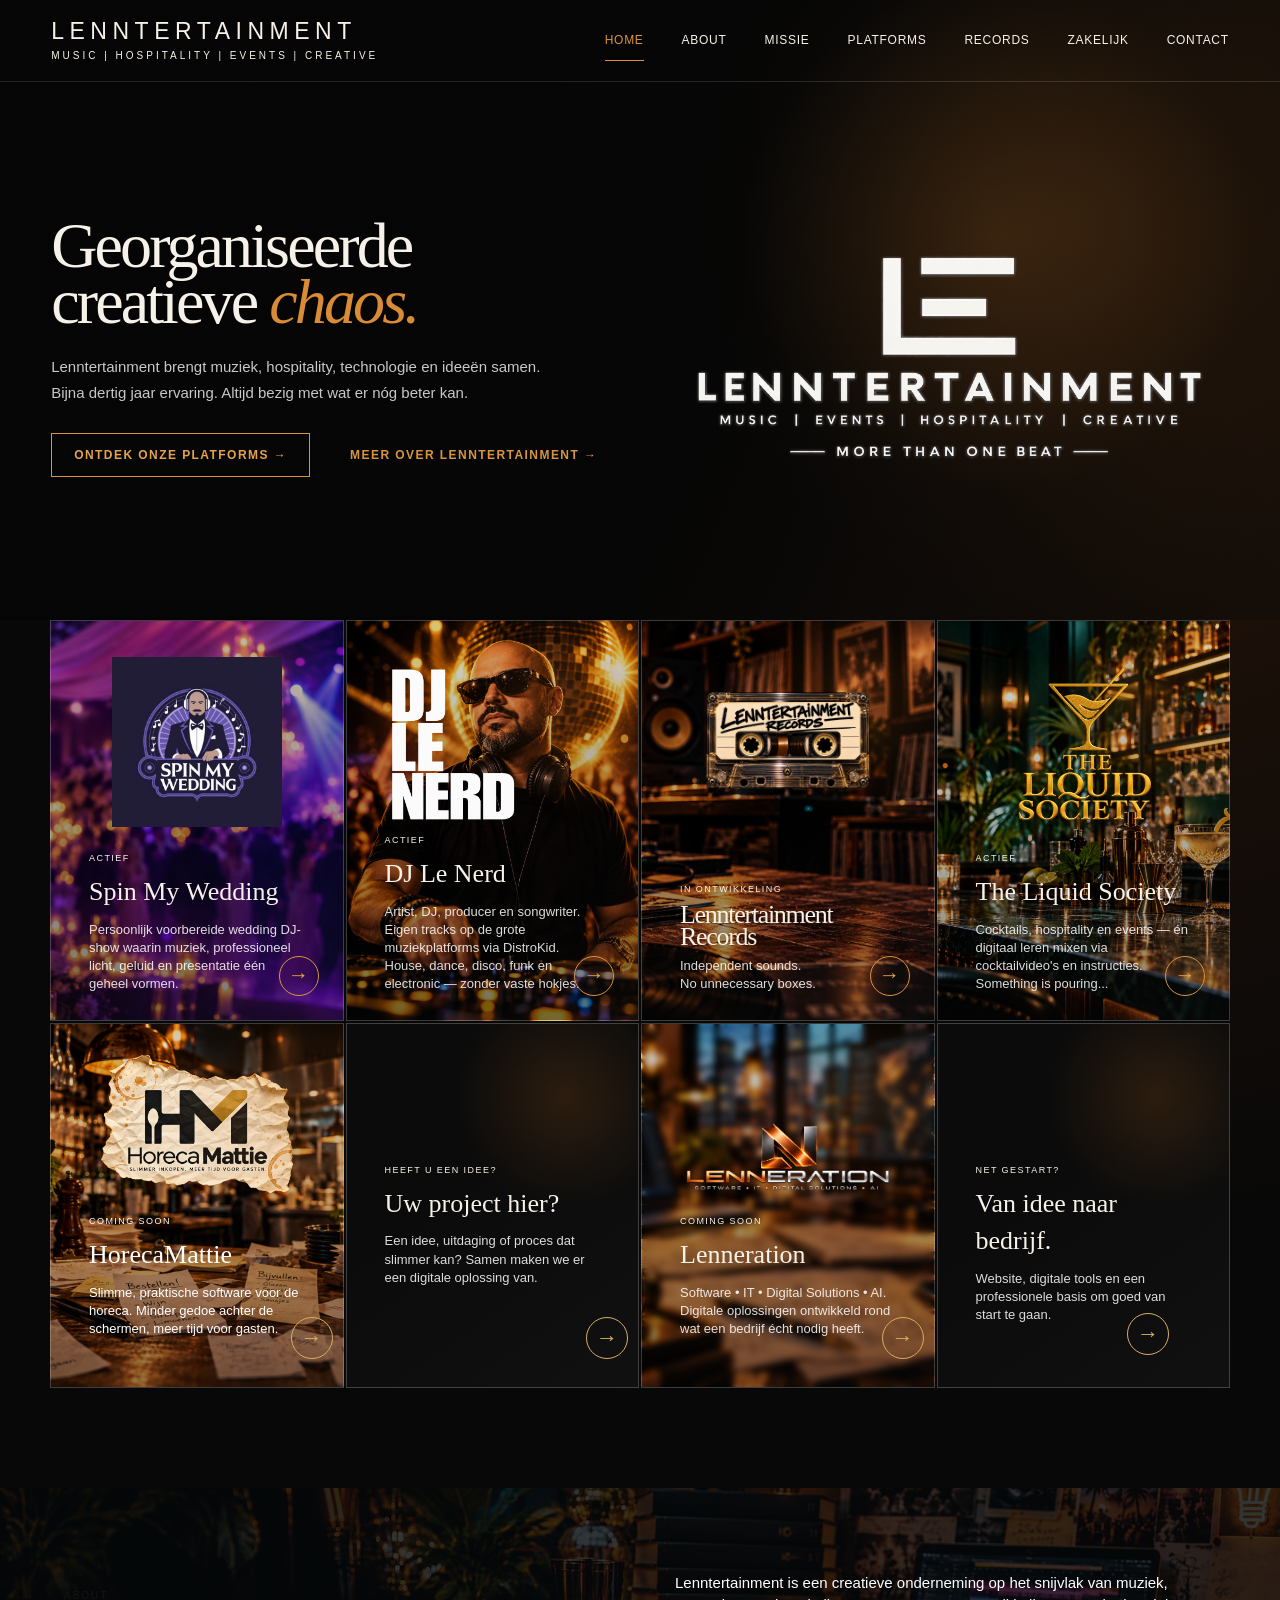
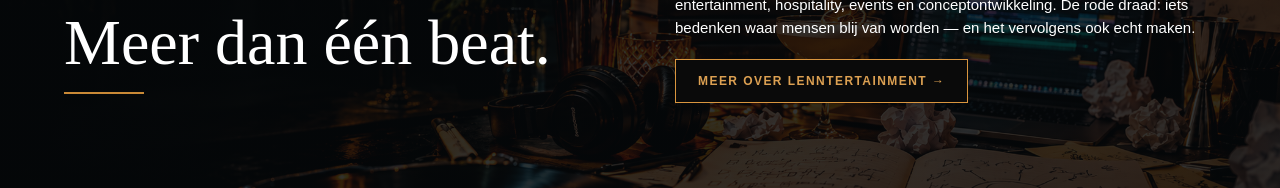
==== commit 406dfa3a: "Homepage cards definitief aangepast" ====
--- a/index.html
+++ b/index.html
@@ -106,40 +106,52 @@
     </a>
 
 
-    <a class="new-card bottom-card horeca" href="https://horecamattie.nl">
+   <a class="new-card bottom-card horeca" href="https://horecamattie.nl">
+  <div class="bottom-card-logo">
+    <img src="assets/images/horeca-mattie-logo.png" alt="HorecaMattie">
+  </div>
+
   <div class="new-card-copy">
     <small>COMING SOON</small>
     <h2>HorecaMattie</h2>
     <p>Slimme, praktische software voor de horeca. Minder gedoe achter de schermen, meer tijd voor gasten.</p>
-    <span class="new-arrow">→</span>
   </div>
-  <div class="new-card-logo">
-    <img src="assets/images/horeca-mattie-logo.png" alt="HorecaMattie">
-  </div>
+
+  <span class="new-arrow">→</span>
 </a>
 
 <div class="new-card bottom-card your-project">
+  <div class="bottom-card-logo">
+    <img src="assets/images/lenntertainment-logo-white.png" alt="Lenntertainment">
+  </div>
+
   <div class="new-card-copy">
     <small>HEEFT U EEN IDEE?</small>
     <h2>Uw project hier?</h2>
     <p>Een idee, uitdaging of proces dat slimmer kan? Samen maken we er een digitale oplossing van.</p>
-    <span class="new-arrow">→</span>
   </div>
+
+  <span class="new-arrow">→</span>
 </div>
 
 <div class="new-card bottom-card lenneration">
+  <div class="bottom-card-logo">
+    <img src="assets/images/lenneration-logo-new.png" alt="Lenneration">
+  </div>
+
   <div class="new-card-copy">
     <small>COMING SOON</small>
     <h2>Lenneration</h2>
-    <p>Software • IT • Digital Solutions • AI.<br>Digitale oplossingen ontwikkeld rond wat een bedrijf echt nodig heeft.</p>
-    <span class="new-arrow">→</span>
+    <p>Software • IT • Digital Solutions • AI.<br>Digitale oplossingen ontwikkeld rond wat een bedrijf écht nodig heeft.</p>
   </div>
-  <div class="new-card-logo">
-    <img src="assets/images/lenneration-logo-new.png" alt="Lenneration">
-  </div>
+
+  <span class="new-arrow">→</span>
 </div>
 
 <div class="new-card bottom-card starter">
+  <div class="bottom-card-logo">
+  <img src="assets/images/lenntertainment-logo-white.png" alt="Lenntertainment">
+</div>
   <div class="new-card-copy">
     <small>NET GESTART?</small>
     <h2>Van idee naar bedrijf.</h2>
--- a/assets/css/site.css
+++ b/assets/css/site.css
@@ -1125,4 +1125,90 @@
 
 .new-card.nerd .new-card-logo {
   transform: translateX(-25px);
+}
+/* Onderste 4 cards - arrows gelijk uitlijnen */
+.bottom-card {
+  position: relative;
+}
+
+.new-platform-grid .bottom-card .new-arrow {
+  position: absolute !important;
+  right: 10px !important;
+  bottom: 28px !important;
+  top: auto !important;
+  left: auto !important;
+  margin: 0 !important;
+  transform: none !important;
+  width: 42px;
+  height: 42px;
+  border: 1px solid #d6ad63;
+  border-radius: 50%;
+  display: flex;
+  align-items: center;
+  justify-content: center;
+  color: #d6ad63;
+  font-size: 22px;
+  line-height: 1;
+}
+.starter .new-arrow {
+bottom: 6px !important;
+  top: auto !important;
+}
+/* ===== FINAL FIX ONDERSTE 4 CARDS ===== */
+
+/* Tekstblokken onderste rij iets omhoog */
+.bottom-card .new-card-copy {
+  transform: translateY(-22px) !important;
+}
+
+/* HorecaMattie tekst volledig wit */
+.horeca .new-card-copy,
+.horeca .new-card-copy small,
+.horeca .new-card-copy h2,
+.horeca .new-card-copy p {
+  color: #ffffff !important;
+  opacity: 1 !important;
+}
+
+/* Alle pijlen onderste vier cards exact dezelfde hoogte */
+.bottom-card .new-arrow {
+  position: absolute !important;
+  right: 22px !important;
+  bottom: 28px !important;
+  top: auto !important;
+  left: auto !important;
+  transform: none !important;
+  margin: 0 !important;
+}
+/* CARD 8 - definitieve pijlpositie */
+.bottom-card.starter .new-arrow {
+  position: absolute !important;
+  right: 22px !important;
+  bottom: -30px !important;
+  top: auto !important;
+  left: auto !important;
+  transform: none !important;
+  margin: 0 !important;
+}
+.your-project .bottom-card-logo,
+.starter .bottom-card-logo {
+  display: none !important;
+}
+/* Card 6 + 8 tekst gelijk met card 5 */
+.your-project .new-card-copy,
+.starter .new-card-copy {
+  transform: translateY(112px) !important;
+}
+/* CARD 7 - achtergrond rustiger + logo lager */
+.lenneration::before {
+  content: "";
+  position: absolute;
+  inset: 0;
+  backdrop-filter: blur(3px);
+  -webkit-backdrop-filter: blur(3px);
+  pointer-events: none;
+}
+
+.lenneration .bottom-card-logo {
+  transform: translateY(70px) !important;
 }
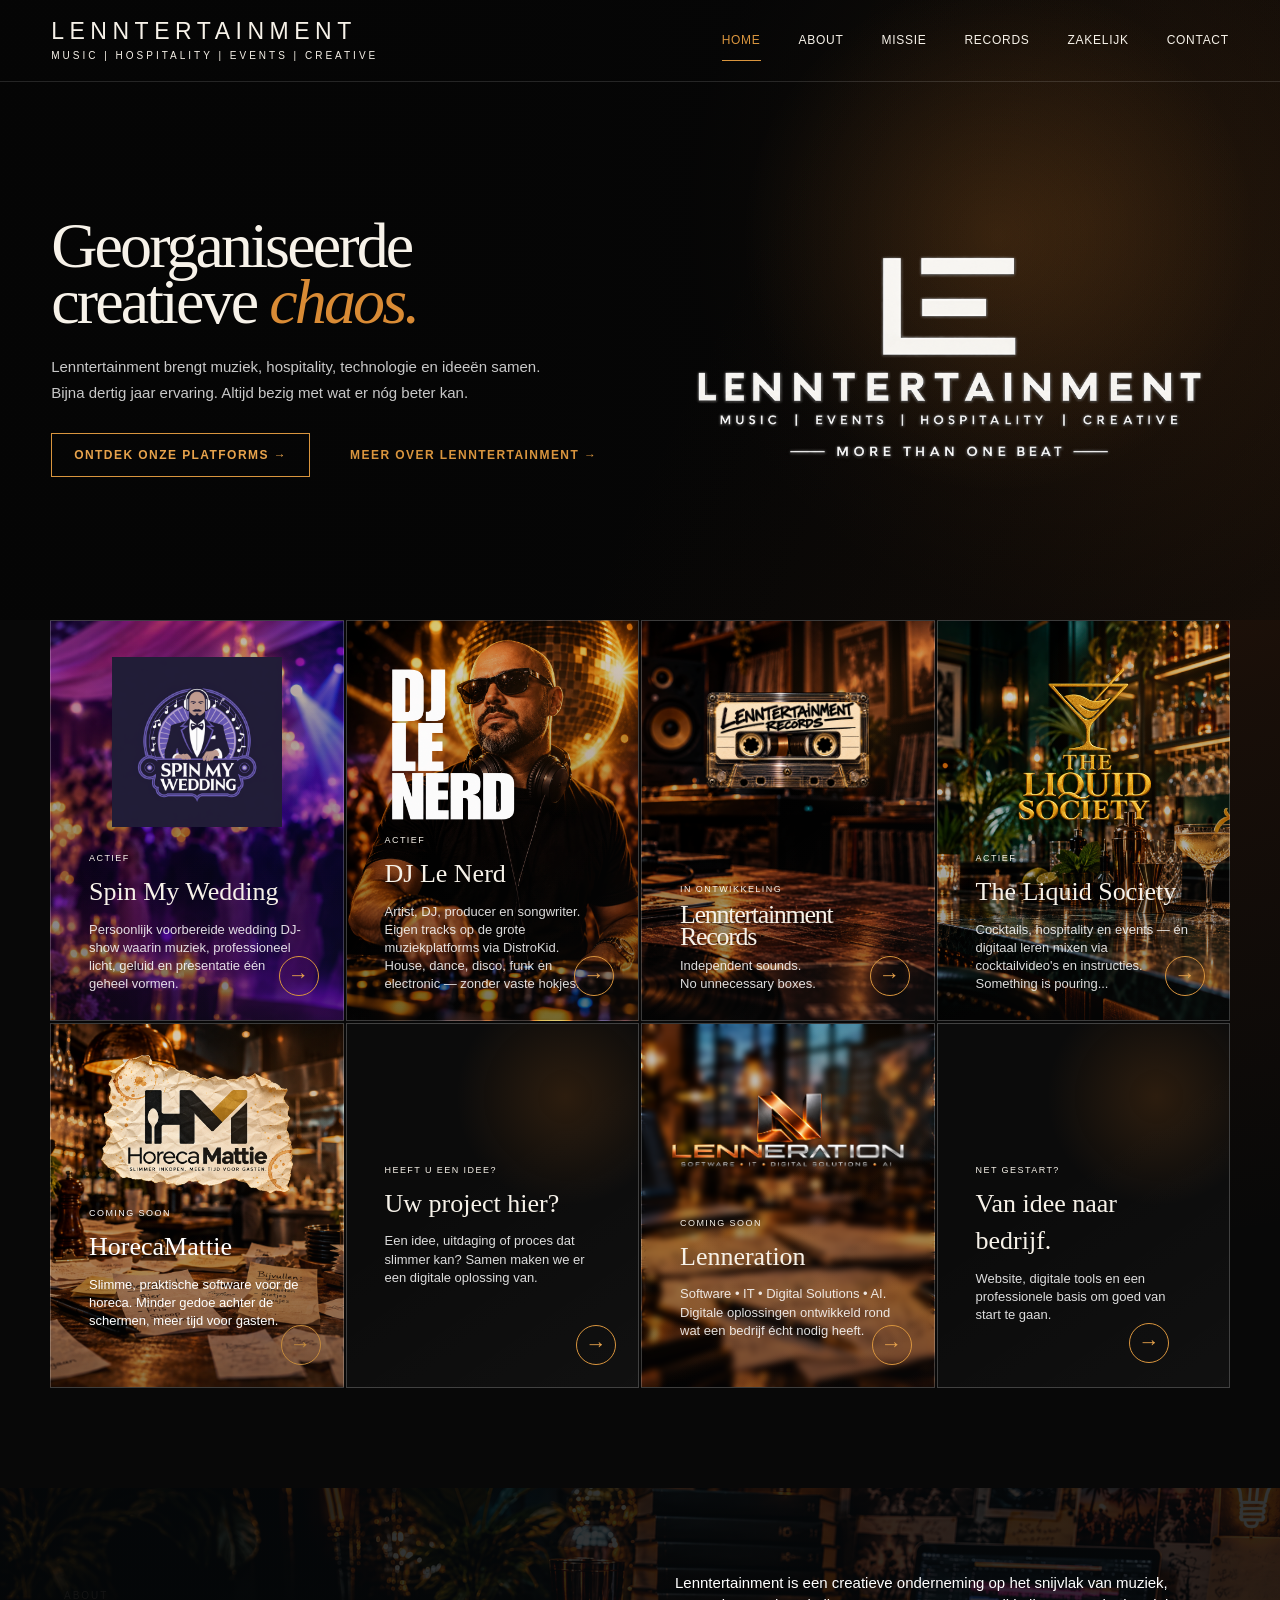
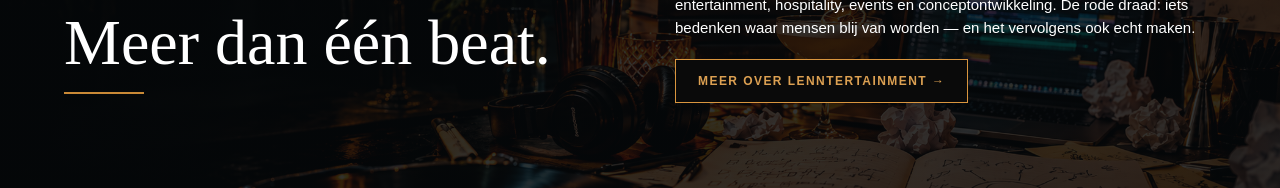
==== commit 52b08d00: "Update inner pages styling and Records design" ====
--- a/index.html
+++ b/index.html
@@ -20,7 +20,6 @@
     <a class="active" href="index.html">HOME</a>
     <a href="about.html">ABOUT</a>
     <a href="missie.html">MISSIE</a>
-    <a href="#platforms">PLATFORMS</a>
     <a href="records.html">RECORDS</a>
     <a href="zakelijk.html">ZAKELIJK</a>
     <a href="contact.html">CONTACT</a>
--- a/assets/css/site.css
+++ b/assets/css/site.css
@@ -952,12 +952,10 @@
 }
 
 .new-card.horeca .new-arrow {
-  color: #8D3D0C;
+  color: #c58b3c;
   border-color: #c58b3c;
 }
-.new-card.horeca .new-arrow {
-    display: none;
-}
+
 
 .new-card.lenneration {
   background:
@@ -1126,80 +1124,35 @@
 .new-card.nerd .new-card-logo {
   transform: translateX(-25px);
 }
-/* Onderste 4 cards - arrows gelijk uitlijnen */
+/* ===== ONDERSTE 4 CARDS - DEFINITIEVE CORRECTIES ===== */
+
+/* Cards 5 t/m 8 als referentie */
 .bottom-card {
-  position: relative;
-}
-
-.new-platform-grid .bottom-card .new-arrow {
-  position: absolute !important;
-  right: 10px !important;
-  bottom: 28px !important;
-  top: auto !important;
-  left: auto !important;
-  margin: 0 !important;
-  transform: none !important;
-  width: 42px;
-  height: 42px;
-  border: 1px solid #d6ad63;
-  border-radius: 50%;
-  display: flex;
-  align-items: center;
-  justify-content: center;
-  color: #d6ad63;
-  font-size: 22px;
-  line-height: 1;
-}
-.starter .new-arrow {
-bottom: 6px !important;
-  top: auto !important;
-}
-/* ===== FINAL FIX ONDERSTE 4 CARDS ===== */
-
-/* Tekstblokken onderste rij iets omhoog */
-.bottom-card .new-card-copy {
-  transform: translateY(-22px) !important;
-}
-
-/* HorecaMattie tekst volledig wit */
+  position: relative !important;
+}
+
+/* Tekst HorecaMattie iets lager */
 .horeca .new-card-copy,
 .horeca .new-card-copy small,
 .horeca .new-card-copy h2,
 .horeca .new-card-copy p {
-  color: #ffffff !important;
-  opacity: 1 !important;
-}
-
-/* Alle pijlen onderste vier cards exact dezelfde hoogte */
-.bottom-card .new-arrow {
-  position: absolute !important;
-  right: 22px !important;
-  bottom: 28px !important;
-  top: auto !important;
-  left: auto !important;
-  transform: none !important;
-  margin: 0 !important;
-}
-/* CARD 8 - definitieve pijlpositie */
-.bottom-card.starter .new-arrow {
-  position: absolute !important;
-  right: 22px !important;
-  bottom: -30px !important;
-  top: auto !important;
-  left: auto !important;
-  transform: none !important;
-  margin: 0 !important;
-}
+  transform: translateY(-15px) !important;
+  color: #fff !important;
+}
+
+/* Tekst card 6 en 8 op dezelfde hoogte */
+.your-project .new-card-copy,
+.starter .new-card-copy {
+  transform: translateY(112px) !important;
+}
+
+/* Logo's boven tekst in card 6 en 8 weg */
 .your-project .bottom-card-logo,
 .starter .bottom-card-logo {
   display: none !important;
 }
-/* Card 6 + 8 tekst gelijk met card 5 */
-.your-project .new-card-copy,
-.starter .new-card-copy {
-  transform: translateY(112px) !important;
-}
-/* CARD 7 - achtergrond rustiger + logo lager */
+
+/* Lenneration achtergrond blur */
 .lenneration::before {
   content: "";
   position: absolute;
@@ -1209,6 +1162,2456 @@
   pointer-events: none;
 }
 
+/* Lenneration logo groter en lager */
 .lenneration .bottom-card-logo {
-  transform: translateY(70px) !important;
+  position: absolute !important;
+  width: 85% !important;
+  max-width: none !important;
+  height: auto !important;
+  top: 65px !important;
+  left: 50% !important;
+  transform: translateX(-50%) !important;
+}
+
+/* Lenneration tekst ruimte onder logo */
+.lenneration .new-card-copy {
+  top: 165px !important;
+}
+
+/* Alle pijlen onderaan op dezelfde hoogte */
+.bottom-card .new-arrow {
+  position: absolute !important;
+  right: 22px !important;
+  bottom: 22px !important;
+  top: auto !important;
+  left: auto !important;
+  transform: none !important;
+  margin: 0 !important;
+}
+
+/* Card 8 pijl verder naar rechts */
+.starter .new-arrow {
+  right: 22px !important;
+  bottom: -38px !important;
+}
+/* ==================================================
+   ABOUT PAGE 2026
+   Eigen styling - homepage niet beïnvloeden
+   ================================================== */
+
+.about-new {
+  background: #080a0d;
+  color: #f4f0e8;
+}
+
+/* HERO */
+.about-new-hero {
+  min-height: 620px;
+  position: relative;
+  display: flex;
+  align-items: flex-end;
+  overflow: hidden;
+  background:
+    radial-gradient(circle at 75% 35%, rgba(141,61,12,.22), transparent 32%),
+    radial-gradient(circle at 20% 20%, rgba(45,65,85,.28), transparent 35%),
+    linear-gradient(135deg, #111820 0%, #080a0d 55%, #15100d 100%);
+  border-bottom: 1px solid rgba(255,255,255,.10);
+}
+
+.about-new-hero::after {
+  content: "";
+  position: absolute;
+  inset: 0;
+  background:
+    linear-gradient(90deg, rgba(0,0,0,.18) 1px, transparent 1px),
+    linear-gradient(rgba(0,0,0,.12) 1px, transparent 1px);
+  background-size: 70px 70px;
+  opacity: .18;
+  pointer-events: none;
+}
+
+.about-new-hero-shade {
+  position: absolute;
+  inset: 0;
+  background: linear-gradient(to top, rgba(0,0,0,.72), transparent 70%);
+}
+
+.about-new-hero-inner {
+  position: relative;
+  z-index: 2;
+  padding-top: 150px;
+  padding-bottom: 80px;
+}
+
+.about-new-kicker,
+.about-new small {
+  display: block;
+  color: #b87333;
+  font-size: 12px;
+  font-weight: 800;
+  letter-spacing: .22em;
+  text-transform: uppercase;
+}
+
+.about-new-hero h1 {
+  margin: 12px 0 20px;
+  max-width: 900px;
+  font-family: Georgia, "Times New Roman", serif;
+  font-size: clamp(72px, 11vw, 150px);
+  line-height: .78;
+  letter-spacing: -.065em;
+  color: #fff;
+}
+
+.about-new-line,
+.about-new-gold-line {
+  display: block;
+  width: 72px;
+  height: 2px;
+  background: #b87333;
+}
+
+.about-new-hero p {
+  max-width: 680px;
+  margin: 28px 0 0;
+  color: rgba(255,255,255,.74);
+  font-size: 18px;
+  line-height: 1.65;
+}
+
+
+/* BIO INTRO */
+.about-new-intro {
+  padding: 120px 0;
+  background: #0d1014;
+}
+
+.about-new-intro-grid,
+.about-new-ending-grid {
+  display: grid;
+  grid-template-columns: .85fr 1.15fr;
+  gap: 100px;
+  align-items: start;
+}
+
+.about-new-intro-title h2,
+.about-new-ending h2,
+.about-new-section-head h2 {
+  margin: 12px 0 28px;
+  font-family: Georgia, "Times New Roman", serif;
+  color: #fff;
+  letter-spacing: -.045em;
+}
+
+.about-new-intro-title h2 {
+  font-size: clamp(46px, 6vw, 78px);
+  line-height: .96;
+}
+
+.about-new-intro-copy {
+  border-left: 1px solid rgba(184,115,51,.55);
+  padding-left: 42px;
+}
+
+.about-new-intro-copy p {
+  margin: 0 0 24px;
+  color: rgba(255,255,255,.68);
+  font-size: 17px;
+  line-height: 1.8;
+}
+
+.about-new-intro-copy .about-new-lead {
+  color: #fff;
+  font-family: Georgia, "Times New Roman", serif;
+  font-size: 27px;
+  line-height: 1.45;
+}
+
+
+/* WERELDEN */
+.about-new-worlds {
+  padding: 120px 0;
+  background: #090b0e;
+  border-top: 1px solid rgba(255,255,255,.08);
+  border-bottom: 1px solid rgba(255,255,255,.08);
+}
+
+.about-new-section-head {
+  margin-bottom: 60px;
+}
+
+.about-new-section-head h2 {
+  font-size: clamp(48px, 6vw, 80px);
+  line-height: 1;
+}
+
+.about-new-world-grid {
+  display: grid;
+  grid-template-columns: repeat(2, minmax(0,1fr));
+  gap: 16px;
+}
+
+.about-new-world {
+  position: relative;
+  min-height: 430px;
+  padding: 46px;
+  overflow: hidden;
+  border: 1px solid rgba(255,255,255,.10);
+  background:
+    radial-gradient(circle at 100% 0%, rgba(184,115,51,.15), transparent 38%),
+    linear-gradient(145deg, #151a20, #0d0f12);
+}
+
+.about-new-world::after {
+  content: "";
+  position: absolute;
+  inset: auto -60px -90px auto;
+  width: 230px;
+  height: 230px;
+  border: 1px solid rgba(184,115,51,.18);
+  border-radius: 50%;
+}
+
+.about-new-world > * {
+  position: relative;
+  z-index: 2;
+}
+
+.about-new-world span {
+  color: #b87333;
+  font-size: 11px;
+  font-weight: 800;
+  letter-spacing: .18em;
+}
+
+.about-new-world h3 {
+  margin: 70px 0 24px;
+  font-family: Georgia, "Times New Roman", serif;
+  color: #fff;
+  font-size: clamp(34px, 4vw, 54px);
+  line-height: .98;
+  letter-spacing: -.04em;
+}
+
+.about-new-world p {
+  max-width: 570px;
+  color: rgba(255,255,255,.66);
+  font-size: 15px;
+  line-height: 1.7;
+}
+
+
+/* SUBTIELE VARIATIE PER WERELD */
+.about-world-music {
+  background:
+    radial-gradient(circle at 80% 25%, rgba(91,57,145,.22), transparent 36%),
+    linear-gradient(145deg,#15141c,#0b0d10);
+}
+
+.about-world-create {
+  background:
+    radial-gradient(circle at 85% 20%, rgba(184,115,51,.18), transparent 36%),
+    linear-gradient(145deg,#17130f,#0c0e10);
+}
+
+.about-world-hospitality {
+  background:
+    radial-gradient(circle at 80% 20%, rgba(104,75,38,.25), transparent 38%),
+    linear-gradient(145deg,#15130f,#0c0e10);
+}
+
+.about-world-business {
+  background:
+    radial-gradient(circle at 80% 20%, rgba(42,83,110,.24), transparent 38%),
+    linear-gradient(145deg,#111820,#0b0d10);
+}
+
+
+/* AFSLUITING */
+.about-new-ending {
+  padding: 130px 0 150px;
+  background:
+    radial-gradient(circle at 15% 80%, rgba(184,115,51,.14), transparent 32%),
+    #0d1014;
+}
+
+.about-new-ending h2 {
+  font-size: clamp(52px, 7vw, 88px);
+  line-height: .9;
+}
+
+.about-new-ending-copy {
+  padding-top: 32px;
+}
+
+.about-new-ending-copy p {
+  max-width: 650px;
+  color: rgba(255,255,255,.7);
+  font-size: 18px;
+  line-height: 1.75;
+}
+
+.about-new-ending-copy blockquote {
+  margin: 55px 0 0;
+  padding: 35px 0 35px 35px;
+  border-left: 3px solid #b87333;
+  color: #fff;
+  font-family: Georgia, "Times New Roman", serif;
+  font-size: clamp(30px, 4vw, 48px);
+  font-style: italic;
+  line-height: 1.18;
+}
+
+
+/* MOBILE */
+@media (max-width: 800px) {
+
+  .about-new-hero {
+    min-height: 560px;
+  }
+
+  .about-new-hero-inner {
+    padding-bottom: 55px;
+  }
+
+  .about-new-hero h1 {
+    font-size: clamp(64px, 20vw, 96px);
+  }
+
+  .about-new-intro,
+  .about-new-worlds,
+  .about-new-ending {
+    padding: 80px 0;
+  }
+
+  .about-new-intro-grid,
+  .about-new-ending-grid {
+    grid-template-columns: 1fr;
+    gap: 45px;
+  }
+
+  .about-new-intro-copy {
+    padding-left: 24px;
+  }
+
+  .about-new-world-grid {
+    grid-template-columns: 1fr;
+  }
+
+  .about-new-world {
+    min-height: 380px;
+    padding: 32px;
+  }
+
+  .about-new-world h3 {
+    margin-top: 55px;
+  }
+}
+
+/* ABOUT - TYPOGRAFIE COMPACTER */
+
+.about-new-hero h1 {
+  font-size: clamp(54px, 7vw, 96px) !important;
+  line-height: .88 !important;
+}
+
+.about-new-intro-title h2 {
+  font-size: clamp(38px, 4.2vw, 58px) !important;
+  line-height: 1 !important;
+}
+
+.about-new-section-head h2 {
+  font-size: clamp(38px, 4.5vw, 60px) !important;
+}
+
+.about-new-world h3 {
+  font-size: clamp(28px, 3vw, 40px) !important;
+  line-height: 1.02 !important;
+}
+
+.about-new-ending h2 {
+  font-size: clamp(40px, 5vw, 64px) !important;
+  line-height: .96 !important;
+}
+
+.about-new-ending-copy blockquote {
+  font-size: clamp(26px, 3vw, 38px) !important;
+}
+
+.about-new-intro-copy .about-new-lead {
+  font-size: 22px !important;
+}
+
+/* ==================================================
+   MISSIE PAGE 2026
+   Zelfstandige styling - homepage blijft onaangetast
+   ================================================== */
+
+.mission-new {
+  background: #080a0d;
+  color: #f4f0e8;
+}
+
+
+/* HERO */
+.mission-new-hero {
+  position: relative;
+  min-height: 580px;
+  display: flex;
+  align-items: flex-end;
+  overflow: hidden;
+
+  background:
+    radial-gradient(circle at 78% 30%, rgba(141,61,12,.20), transparent 32%),
+    radial-gradient(circle at 18% 25%, rgba(45,65,85,.25), transparent 35%),
+    linear-gradient(135deg, #111820 0%, #080a0d 58%, #15100d 100%);
+
+  border-bottom: 1px solid rgba(255,255,255,.09);
+}
+
+.mission-new-hero::after {
+  content: "";
+  position: absolute;
+  inset: 0;
+
+  background:
+    linear-gradient(90deg, rgba(255,255,255,.018) 1px, transparent 1px),
+    linear-gradient(rgba(255,255,255,.018) 1px, transparent 1px);
+
+  background-size: 70px 70px;
+  pointer-events: none;
+}
+
+.mission-new-hero-inner {
+  position: relative;
+  z-index: 2;
+  padding-top: 145px;
+  padding-bottom: 70px;
+}
+
+.mission-new small {
+  display: block;
+  color: #b87333;
+  font-size: 11px;
+  font-weight: 800;
+  letter-spacing: .22em;
+  text-transform: uppercase;
+}
+
+.mission-new-hero h1 {
+  margin: 12px 0 24px;
+
+  font-family: Georgia, "Times New Roman", serif;
+  font-size: clamp(54px, 7vw, 92px);
+  line-height: .88;
+  letter-spacing: -.055em;
+
+  color: #fff;
+}
+
+.mission-new-line {
+  display: block;
+  width: 72px;
+  height: 2px;
+  background: #b87333;
+}
+
+.mission-new-hero p {
+  max-width: 650px;
+  margin: 26px 0 0;
+
+  color: rgba(255,255,255,.72);
+  font-size: 17px;
+  line-height: 1.65;
+}
+
+
+/* INTRO */
+.mission-new-intro {
+  padding: 100px 0;
+  background: #0d1014;
+}
+
+.mission-new-intro-grid {
+  display: grid;
+  grid-template-columns: .9fr 1.1fr;
+  gap: 90px;
+  align-items: start;
+}
+
+.mission-new-intro h2 {
+  margin: 12px 0 0;
+
+  font-family: Georgia, "Times New Roman", serif;
+  font-size: clamp(38px, 4.2vw, 56px);
+  line-height: 1;
+  letter-spacing: -.04em;
+
+  color: #fff;
+}
+
+.mission-new-intro-copy {
+  padding-left: 38px;
+  border-left: 1px solid rgba(184,115,51,.55);
+}
+
+.mission-new-intro-copy p {
+  margin: 0 0 22px;
+
+  color: rgba(255,255,255,.68);
+  font-size: 16px;
+  line-height: 1.8;
+}
+
+.mission-new-intro-copy .mission-new-lead {
+  color: #fff;
+  font-family: Georgia, "Times New Roman", serif;
+  font-size: 21px;
+  line-height: 1.5;
+}
+
+
+/* DRIE PRINCIPES */
+.mission-new-principles {
+  padding: 100px 0 110px;
+  background: #090b0e;
+
+  border-top: 1px solid rgba(255,255,255,.08);
+  border-bottom: 1px solid rgba(255,255,255,.08);
+}
+
+.mission-new-heading {
+  margin-bottom: 45px;
+}
+
+.mission-new-heading h2 {
+  margin: 10px 0 0;
+
+  color: #fff;
+  font-family: Georgia, "Times New Roman", serif;
+  font-size: clamp(38px, 4.5vw, 58px);
+  line-height: 1;
+  letter-spacing: -.04em;
+}
+
+.mission-new-grid {
+  display: grid;
+  grid-template-columns: repeat(3, minmax(0,1fr));
+  gap: 16px;
+}
+
+.mission-new-card {
+  position: relative;
+  min-height: 350px;
+  padding: 38px;
+
+  overflow: hidden;
+
+  border: 1px solid rgba(255,255,255,.10);
+
+  background:
+    radial-gradient(circle at 100% 0%, rgba(184,115,51,.14), transparent 38%),
+    linear-gradient(145deg,#151a20,#0d0f12);
+}
+
+.mission-new-card::after {
+  content: "";
+  position: absolute;
+  right: -75px;
+  bottom: -95px;
+
+  width: 210px;
+  height: 210px;
+
+  border: 1px solid rgba(184,115,51,.16);
+  border-radius: 50%;
+}
+
+.mission-new-card > * {
+  position: relative;
+  z-index: 2;
+}
+
+.mission-new-card > span {
+  color: #b87333;
+  font-size: 11px;
+  font-weight: 800;
+  letter-spacing: .18em;
+}
+
+.mission-new-card h3 {
+  margin: 65px 0 20px;
+
+  color: #fff;
+  font-family: Georgia, "Times New Roman", serif;
+  font-size: clamp(27px, 2.6vw, 36px);
+  line-height: 1.05;
+  letter-spacing: -.035em;
+}
+
+.mission-new-card p {
+  margin: 0;
+
+  color: rgba(255,255,255,.66);
+  font-size: 15px;
+  line-height: 1.7;
+}
+
+
+/* SLOT */
+.mission-new-ending {
+  padding: 110px 0 125px;
+
+  background:
+    radial-gradient(circle at 80% 70%, rgba(141,61,12,.14), transparent 30%),
+    #0d1014;
+}
+
+.mission-new-ending-inner {
+  max-width: 900px;
+}
+
+.mission-new-ending h2 {
+  margin: 12px 0 28px;
+
+  color: #fff;
+  font-family: Georgia, "Times New Roman", serif;
+  font-size: clamp(40px, 5vw, 62px);
+  line-height: .98;
+  letter-spacing: -.045em;
+}
+
+.mission-new-ending p {
+  max-width: 680px;
+
+  color: rgba(255,255,255,.68);
+  font-size: 17px;
+  line-height: 1.75;
+}
+
+
+/* MOBIEL */
+@media (max-width: 800px) {
+
+  .mission-new-hero {
+    min-height: 520px;
+  }
+
+  .mission-new-hero-inner {
+    padding-top: 125px;
+    padding-bottom: 50px;
+  }
+
+  .mission-new-hero h1 {
+    font-size: clamp(50px, 16vw, 70px);
+  }
+
+  .mission-new-intro,
+  .mission-new-principles,
+  .mission-new-ending {
+    padding: 70px 0;
+  }
+
+  .mission-new-intro-grid {
+    grid-template-columns: 1fr;
+    gap: 40px;
+  }
+
+  .mission-new-intro-copy {
+    padding-left: 22px;
+  }
+
+  .mission-new-grid {
+    grid-template-columns: 1fr;
+  }
+
+  .mission-new-card {
+    min-height: 300px;
+    padding: 30px;
+  }
+
+  .mission-new-card h3 {
+    margin-top: 48px;
+  }
+
+  .mission-new-ending h2 {
+    font-size: clamp(36px, 11vw, 48px);
+  }
+}
+
+/* ==================================================
+   ABOUT - DEFINITIEF COMPACT DESKTOP
+   ================================================== */
+
+@media (min-width: 801px) {
+
+  .about-new-hero {
+    min-height: 250px !important;
+  }
+
+  .about-new-hero-inner {
+    padding-top: 80px !important;
+    padding-bottom: 30px !important;
+  }
+
+  .about-new-hero h1 {
+    margin: 7px 0 12px !important;
+    font-size: 46px !important;
+    line-height: .9 !important;
+  }
+
+  .about-new-line {
+    width: 45px !important;
+  }
+
+  .about-new-hero p {
+    max-width: 620px !important;
+    margin-top: 13px !important;
+    font-size: 14px !important;
+    line-height: 1.45 !important;
+  }
+
+
+  /* BIO */
+  .about-new-intro {
+    padding: 32px 0 !important;
+  }
+
+  .about-new-intro-grid {
+    grid-template-columns: .8fr 1.2fr !important;
+    gap: 45px !important;
+  }
+
+  .about-new-intro-title h2 {
+    margin: 7px 0 14px !important;
+    font-size: 31px !important;
+    line-height: .98 !important;
+  }
+
+  .about-new-intro-copy {
+    padding-left: 25px !important;
+  }
+
+  .about-new-intro-copy .about-new-lead {
+    font-size: 16px !important;
+    line-height: 1.4 !important;
+  }
+
+  .about-new-intro-copy p {
+    margin-bottom: 9px !important;
+    font-size: 13px !important;
+    line-height: 1.45 !important;
+  }
+
+
+  /* VIER WERELDEN */
+  .about-new-worlds {
+    padding: 32px 0 !important;
+  }
+
+  .about-new-section-head {
+    margin-bottom: 18px !important;
+  }
+
+  .about-new-section-head h2 {
+    margin: 5px 0 0 !important;
+    font-size: 30px !important;
+  }
+
+  .about-new-world-grid {
+    grid-template-columns: repeat(4, 1fr) !important;
+    gap: 10px !important;
+  }
+
+  .about-new-world {
+    min-height: 215px !important;
+    padding: 20px !important;
+  }
+
+  .about-new-world h3 {
+    margin: 25px 0 10px !important;
+    font-size: 21px !important;
+    line-height: 1 !important;
+  }
+
+  .about-new-world p {
+    margin: 0 0 8px !important;
+    font-size: 12px !important;
+    line-height: 1.4 !important;
+  }
+
+
+  /* AFSLUITING */
+  .about-new-ending {
+    padding: 32px 0 !important;
+  }
+
+  .about-new-ending-grid {
+    grid-template-columns: .8fr 1.2fr !important;
+    gap: 45px !important;
+  }
+
+  .about-new-ending h2 {
+    margin: 7px 0 0 !important;
+    font-size: 31px !important;
+    line-height: .98 !important;
+  }
+
+  .about-new-ending-copy {
+    padding-top: 0 !important;
+  }
+
+  .about-new-ending-copy p {
+    margin: 0 0 8px !important;
+    font-size: 13px !important;
+    line-height: 1.45 !important;
+  }
+
+  .about-new-ending-copy blockquote {
+    margin: 15px 0 0 !important;
+    padding: 10px 0 10px 18px !important;
+    font-size: 21px !important;
+    line-height: 1.15 !important;
+  }
+}
+
+/* ABOUT - KOPERBRUINE FADE RECHTERZIJDE */
+.about-new {
+  position: relative;
+  background:
+    linear-gradient(
+      90deg,
+      #080a0d 0%,
+      #080a0d 48%,
+      #120d0a 70%,
+      #241208 86%,
+      #3a190b 100%
+    ) !important;
+}
+
+/* Secties transparant zodat de fade over de hele pagina doorloopt */
+.about-new-hero,
+.about-new-intro,
+.about-new-worlds,
+.about-new-ending {
+  background-color: transparent !important;
+  background-image: none !important;
+}
+
+/* ==================================================
+   ABOUT - LEN NTERTAINMENT WATERMARK
+   ================================================== */
+
+.about-new-hero {
+  position: relative !important;
+  isolation: isolate;
+}
+
+.about-new-hero::before {
+  content: "";
+  position: absolute;
+
+  width: 360px;
+  height: 360px;
+
+  right: 7%;
+  top: 57%;
+  transform: translateY(-50%);
+
+  background-image: url("../images/lenntertainment-logo-white.png");
+  background-repeat: no-repeat;
+  background-position: center;
+  background-size: contain;
+
+  opacity: .075;
+  filter: blur(.2px);
+
+  pointer-events: none;
+  z-index: 1;
+}
+
+.about-new-hero-inner {
+  position: relative;
+  z-index: 2;
+}
+
+/* Op mobiel kleiner en subtieler */
+@media (max-width: 800px) {
+  .about-new-hero::before {
+    width: 230px;
+    height: 230px;
+    right: -35px;
+    opacity: .055;
+  }
+}
+
+/* ==================================================
+   MISSIE - COMPACT + ZELFDE LOOK ALS ABOUT
+   ================================================== */
+
+.mission-new {
+  position: relative;
+  background:
+    linear-gradient(
+      90deg,
+      #080a0d 0%,
+      #080a0d 48%,
+      #120d0a 70%,
+      #241208 86%,
+      #3a190b 100%
+    ) !important;
+}
+
+/* Achtergronden van losse secties transparant */
+.mission-new-hero,
+.mission-new-intro,
+.mission-new-principles,
+.mission-new-ending {
+  background-color: transparent !important;
+  background-image: none !important;
+}
+
+@media (min-width: 801px) {
+
+  /* HERO */
+  .mission-new-hero {
+    min-height: 250px !important;
+  }
+
+  .mission-new-hero-inner {
+    padding-top: 80px !important;
+    padding-bottom: 30px !important;
+  }
+
+  .mission-new-hero h1 {
+    margin: 7px 0 12px !important;
+    font-size: 46px !important;
+    line-height: .9 !important;
+  }
+
+  .mission-new-hero p {
+    max-width: 620px !important;
+    margin-top: 13px !important;
+    font-size: 14px !important;
+    line-height: 1.45 !important;
+  }
+
+  /* INTRO */
+  .mission-new-intro {
+    padding: 32px 0 !important;
+  }
+
+  .mission-new-intro-grid {
+    gap: 45px !important;
+  }
+
+  .mission-new-intro h2 {
+    font-size: 31px !important;
+    line-height: .98 !important;
+  }
+
+  .mission-new-intro-copy .mission-new-lead {
+    font-size: 16px !important;
+    line-height: 1.4 !important;
+  }
+
+  .mission-new-intro-copy p {
+    font-size: 13px !important;
+    line-height: 1.45 !important;
+  }
+
+  /* PRINCIPES */
+  .mission-new-principles {
+    padding: 32px 0 !important;
+  }
+
+  .mission-new-heading {
+    margin-bottom: 18px !important;
+  }
+
+  .mission-new-heading h2 {
+    font-size: 30px !important;
+  }
+
+  .mission-new-card {
+    min-height: 215px !important;
+    padding: 20px !important;
+  }
+
+  .mission-new-card h3 {
+    margin: 25px 0 10px !important;
+    font-size: 21px !important;
+    line-height: 1 !important;
+  }
+
+  .mission-new-card p {
+    font-size: 12px !important;
+    line-height: 1.4 !important;
+  }
+
+  /* AFSLUITING */
+  .mission-new-ending {
+    padding: 32px 0 !important;
+  }
+
+  .mission-new-ending h2 {
+    font-size: 31px !important;
+    line-height: .98 !important;
+  }
+
+  .mission-new-ending p {
+    font-size: 13px !important;
+    line-height: 1.45 !important;
+  }
+}
+
+/* ==================================================
+   LENNTERTAINMENT RECORDS
+   ================================================== */
+
+.records-new {
+  position: relative;
+  overflow: hidden;
+  color: #f4f0e8;
+
+  background:
+    linear-gradient(
+      90deg,
+      #080a0d 0%,
+      #080a0d 46%,
+      #120d0a 70%,
+      #241208 86%,
+      #3a190b 100%
+    );
+}
+
+
+/* ==========================================
+   TURNTABLE BACKGROUND
+   ========================================== */
+
+.records-turntable {
+  position: absolute;
+  inset: 0;
+  overflow: hidden;
+  pointer-events: none;
+  z-index: 0;
+}
+
+.records-deck {
+  position: absolute;
+
+  width: 760px;
+  height: 760px;
+
+  right: -110px;
+  top: 180px;
+
+  border: 1px solid rgba(255,255,255,.07);
+  border-radius: 32px;
+
+  background:
+    radial-gradient(
+      circle at 45% 45%,
+      rgba(255,255,255,.06),
+      transparent 42%
+    ),
+    linear-gradient(
+      135deg,
+      rgba(255,255,255,.025),
+      rgba(0,0,0,.25)
+    );
+
+  transform: rotate(-5deg);
+  opacity: .62;
+}
+
+
+/* PLATTER */
+
+.records-platter {
+  position: absolute;
+
+  width: 590px;
+  height: 590px;
+
+  left: 35px;
+  top: 75px;
+
+  border-radius: 50%;
+
+  background:
+    radial-gradient(
+      circle,
+      #16181b 0%,
+      #090a0c 67%,
+      #202226 68%,
+      #090a0c 72%
+    );
+
+  box-shadow:
+    0 30px 80px rgba(0,0,0,.65),
+    0 0 0 8px rgba(255,255,255,.025);
+}
+
+
+/* VINYL */
+
+.records-vinyl {
+  position: absolute;
+
+  width: 540px;
+  height: 540px;
+
+  left: 25px;
+  top: 25px;
+
+  border-radius: 50%;
+
+  background:
+    repeating-radial-gradient(
+      circle,
+      #08090a 0px,
+      #08090a 3px,
+      #17191c 4px,
+      #090a0b 6px
+    );
+
+  box-shadow:
+    inset 0 0 55px rgba(255,255,255,.04),
+    0 0 45px rgba(0,0,0,.8);
+
+  animation: lenn-record-spin 14s linear infinite;
+}
+
+
+/* GLANS OVER VINYL */
+
+.records-vinyl::before {
+  content: "";
+
+  position: absolute;
+  inset: 0;
+
+  border-radius: 50%;
+
+  background:
+    conic-gradient(
+      from 20deg,
+      transparent 0deg,
+      rgba(255,255,255,.09) 28deg,
+      transparent 65deg,
+      transparent 185deg,
+      rgba(255,255,255,.055) 220deg,
+      transparent 260deg
+    );
+}
+
+
+/* MIDDENLABEL */
+
+.records-vinyl-label {
+  position: absolute;
+
+  width: 170px;
+  height: 170px;
+
+  left: 50%;
+  top: 50%;
+
+  transform: translate(-50%, -50%);
+
+  border-radius: 50%;
+
+  display: flex;
+  flex-direction: column;
+  align-items: center;
+  justify-content: center;
+
+  text-align: center;
+
+  color: #f6efe4;
+
+  background:
+    radial-gradient(
+      circle,
+      #c77937 0%,
+      #9a4b18 45%,
+      #52230c 100%
+    );
+
+  box-shadow:
+    0 0 35px rgba(141,61,12,.35);
+}
+
+.records-vinyl-label::after {
+  content: "";
+
+  position: absolute;
+
+  width: 8px;
+  height: 8px;
+
+  border-radius: 50%;
+
+  background: #090a0b;
+
+  left: 50%;
+  top: 50%;
+
+  transform: translate(-50%,-50%);
+}
+
+.records-label-l {
+  font-family: Georgia, serif;
+  font-size: 58px;
+  line-height: .8;
+  font-weight: 700;
+}
+
+.records-label-name {
+  margin-top: 13px;
+
+  font-size: 8px;
+  font-weight: 800;
+
+  letter-spacing: 2px;
+}
+
+.records-label-records {
+  margin-top: 3px;
+
+  font-size: 6px;
+  letter-spacing: 3px;
+}
+
+
+/* GROOVES EXTRA */
+
+.records-vinyl-grooves {
+  position: absolute;
+  inset: 55px;
+
+  border-radius: 50%;
+
+  border: 1px solid rgba(255,255,255,.035);
+
+  box-shadow:
+    0 0 0 18px rgba(255,255,255,.01),
+    0 0 0 36px rgba(255,255,255,.012),
+    0 0 0 54px rgba(255,255,255,.01),
+    0 0 0 72px rgba(255,255,255,.012);
+}
+
+
+/* TONEARM */
+
+.records-tonearm {
+  position: absolute;
+
+  width: 170px;
+  height: 510px;
+
+  right: 18px;
+  top: 72px;
+
+  transform: rotate(8deg);
+}
+
+.records-tonearm-base {
+  position: absolute;
+
+  width: 105px;
+  height: 105px;
+
+  right: 5px;
+  top: 0;
+
+  border-radius: 50%;
+
+  background:
+    radial-gradient(
+      circle,
+      #44484c,
+      #181a1d 58%,
+      #08090a 60%
+    );
+
+  box-shadow: 0 15px 30px rgba(0,0,0,.6);
+}
+
+.records-tonearm-stick {
+  position: absolute;
+
+  width: 13px;
+  height: 390px;
+
+  right: 62px;
+  top: 70px;
+
+  border-radius: 20px;
+
+  background:
+    linear-gradient(
+      90deg,
+      #383b3f,
+      #b5b6b5 48%,
+      #313337
+    );
+
+  transform-origin: top center;
+  transform: rotate(14deg);
+}
+
+.records-tonearm-head {
+  position: absolute;
+
+  width: 55px;
+  height: 28px;
+
+  right: 126px;
+  bottom: 15px;
+
+  background: #17191c;
+
+  border: 1px solid rgba(255,255,255,.18);
+
+  transform: rotate(24deg);
+}
+
+
+/* DRAAIEN */
+
+@keyframes lenn-record-spin {
+
+  from {
+    transform: rotate(0deg);
+  }
+
+  to {
+    transform: rotate(360deg);
+  }
+
+}
+
+
+/* ==========================================
+   CONTENT BOVEN DE DRAAITAFEL
+   ========================================== */
+
+.records-new section {
+  position: relative;
+  z-index: 2;
+}
+
+
+/* HERO */
+
+.records-new-hero {
+  min-height: 250px;
+}
+
+.records-new-hero-inner {
+  padding-top: 80px;
+  padding-bottom: 30px;
+}
+
+.records-new-hero h1 {
+  margin: 7px 0 12px;
+
+  font-size: 46px;
+  line-height: .9;
+
+  letter-spacing: -2px;
+}
+
+.records-new-line {
+  width: 45px;
+  height: 2px;
+
+  background: #b86b32;
+
+  margin: 14px 0;
+}
+
+.records-new-hero p {
+  max-width: 570px;
+
+  margin-top: 13px;
+
+  font-size: 14px;
+  line-height: 1.45;
+}
+
+
+/* STORY */
+
+.records-new-story {
+  padding: 32px 0;
+
+  border-top: 1px solid rgba(255,255,255,.08);
+}
+
+.records-new-story-grid {
+  display: grid;
+
+  grid-template-columns: .8fr 1.2fr;
+
+  gap: 45px;
+}
+
+.records-new-story-title h2 {
+  margin: 7px 0 0;
+
+  font-size: 31px;
+  line-height: .98;
+}
+
+.records-new-story-copy {
+  max-width: 620px;
+
+  padding-left: 25px;
+}
+
+.records-new-story-copy .records-new-lead {
+  font-size: 16px;
+  line-height: 1.4;
+}
+
+.records-new-story-copy p {
+  margin: 0 0 9px;
+
+  font-size: 13px;
+  line-height: 1.45;
+}
+
+
+/* PRINCIPLES */
+
+.records-new-principles {
+  padding: 32px 0;
+
+  border-top: 1px solid rgba(255,255,255,.08);
+}
+
+.records-new-section-head {
+  margin-bottom: 18px;
+}
+
+.records-new-section-head h2 {
+  margin: 5px 0 0;
+
+  font-size: 30px;
+}
+
+.records-new-grid {
+  display: grid;
+
+  grid-template-columns: repeat(3,1fr);
+
+  gap: 10px;
+}
+
+.records-new-card {
+  min-height: 215px;
+
+  padding: 20px;
+
+  border: 1px solid rgba(255,255,255,.18);
+
+  background: rgba(8,10,13,.58);
+
+  backdrop-filter: blur(3px);
+}
+
+.records-new-card span {
+  color: #d48a48;
+
+  font-size: 10px;
+  font-weight: 800;
+
+  letter-spacing: 1.5px;
+}
+
+.records-new-card h3 {
+  margin: 25px 0 10px;
+
+  font-size: 21px;
+  line-height: 1;
+}
+
+.records-new-card p {
+  max-width: 320px;
+
+  margin: 0;
+
+  font-size: 12px;
+  line-height: 1.4;
+}
+
+
+/* ENDING */
+
+.records-new-ending {
+  padding: 32px 0;
+
+  border-top: 1px solid rgba(255,255,255,.08);
+}
+
+.records-new-ending-grid {
+  display: grid;
+
+  grid-template-columns: .8fr 1.2fr;
+
+  gap: 45px;
+}
+
+.records-new-ending h2 {
+  margin: 7px 0 0;
+
+  font-size: 31px;
+  line-height: .98;
+}
+
+.records-new-ending-copy {
+  max-width: 620px;
+
+  padding-left: 25px;
+}
+
+.records-new-ending-copy p {
+  margin: 0 0 8px;
+
+  font-size: 13px;
+  line-height: 1.45;
+}
+
+.records-new-contact {
+  display: inline-block;
+
+  margin-top: 12px;
+
+  padding-bottom: 5px;
+
+  color: #d48a48;
+
+  font-size: 11px;
+  font-weight: 800;
+
+  letter-spacing: 1.5px;
+
+  text-decoration: none;
+
+  border-bottom: 1px solid #d48a48;
+}
+
+
+/* ==========================================
+   MOBILE
+   ========================================== */
+
+@media (max-width: 800px) {
+
+  .records-deck {
+    width: 540px;
+    height: 540px;
+
+    right: -310px;
+    top: 210px;
+
+    opacity: .42;
+  }
+
+  .records-platter {
+    width: 430px;
+    height: 430px;
+
+    left: 20px;
+    top: 45px;
+  }
+
+  .records-vinyl {
+    width: 390px;
+    height: 390px;
+
+    left: 20px;
+    top: 20px;
+  }
+
+  .records-vinyl-label {
+    width: 125px;
+    height: 125px;
+  }
+
+  .records-label-l {
+    font-size: 42px;
+  }
+
+  .records-tonearm {
+    display: none;
+  }
+
+
+  .records-new-hero {
+    min-height: 330px;
+  }
+
+  .records-new-hero-inner {
+    padding-top: 95px;
+    padding-bottom: 40px;
+  }
+
+  .records-new-hero h1 {
+    font-size: 48px;
+  }
+
+  .records-new-story,
+  .records-new-principles,
+  .records-new-ending {
+    padding: 42px 0;
+  }
+
+  .records-new-story-grid,
+  .records-new-ending-grid {
+    grid-template-columns: 1fr;
+
+    gap: 25px;
+  }
+
+  .records-new-story-copy,
+  .records-new-ending-copy {
+    padding-left: 0;
+  }
+
+  .records-new-grid {
+    grid-template-columns: 1fr;
+  }
+
+  .records-new-card {
+    min-height: 0;
+  }
+
+}/* ==================================================
+   LENNTERTAINMENT RECORDS — GHETTOBLASTER
+   ================================================== */
+
+.label-page {
+  position: relative;
+  overflow: hidden;
+  min-height: 100vh;
+
+  color: #f4f0e8;
+  background: #080a0d;
+}
+
+
+/* ==================================================
+   GHETTOBLASTER ACHTERGROND
+   ================================================== */
+
+.label-boombox {
+  position: absolute;
+  inset: 0;
+
+  z-index: 0;
+
+  background-image: url("../images/records-ghettoblaster-new.png");
+
+  background-size: cover;
+  background-position: center top;
+  background-repeat: no-repeat;
+
+  opacity: .88;
+
+  pointer-events: none;
+}
+
+
+/* Donkere/copper film over achtergrond */
+
+.label-overlay {
+  position: absolute;
+  inset: 0;
+
+  z-index: 1;
+
+  pointer-events: none;
+
+  background:
+    linear-gradient(
+      90deg,
+      rgba(5,7,9,.94) 0%,
+      rgba(5,7,9,.78) 30%,
+      rgba(10,8,6,.32) 58%,
+      rgba(55,25,8,.20) 100%
+    ),
+    linear-gradient(
+      180deg,
+      rgba(0,0,0,.18) 0%,
+      rgba(0,0,0,.10) 45%,
+      rgba(0,0,0,.72) 100%
+    );
+}
+
+
+/* ==================================================
+   CASSETTE
+   ================================================== */
+
+.label-cassette {
+  position: absolute;
+
+  z-index: 2;
+
+  width: 350px;
+
+  top: 250px;
+  right: 18%;
+
+  pointer-events: none;
+
+  filter:
+    drop-shadow(0 15px 30px rgba(0,0,0,.65))
+    drop-shadow(0 0 22px rgba(199,105,32,.12));
+}
+
+
+.label-cassette-img {
+  display: block;
+
+  width: 100%;
+  height: auto;
+}
+
+
+/* ==================================================
+   VERLICHTE SPOELEN
+   ================================================== */
+
+.cassette-reel {
+  position: absolute;
+
+  width: 64px;
+  height: 64px;
+
+  top: 45.5%;
+
+  margin-top: -32px;
+
+  border-radius: 50%;
+
+  z-index: 3;
+
+  background:
+    radial-gradient(
+      circle,
+      rgba(255,190,85,.10) 0%,
+      rgba(255,149,38,.20) 44%,
+      rgba(255,115,18,.65) 61%,
+      rgba(255,151,46,.25) 72%,
+      transparent 76%
+    );
+
+  box-shadow:
+    0 0 8px rgba(255,133,26,.8),
+    0 0 20px rgba(255,115,15,.7),
+    0 0 38px rgba(216,83,7,.45);
+
+  animation:
+    cassette-glow 2.4s ease-in-out infinite alternate;
+}
+
+
+.cassette-reel-left {
+  left: 27.5%;
+}
+
+
+.cassette-reel-right {
+  right: 27.5%;
+}
+
+
+/* draaiend binnenwerk */
+
+.cassette-reel-inner {
+  position: absolute;
+
+  inset: 8px;
+
+  border-radius: 50%;
+
+  border: 5px dashed rgba(255,222,157,.90);
+
+  box-shadow:
+    inset 0 0 10px rgba(255,150,30,.8),
+    0 0 9px rgba(255,143,23,.7);
+
+  animation:
+    cassette-spin 2.3s linear infinite;
+}
+
+
+/* klein middelpunt */
+
+.cassette-reel-inner::after {
+  content: "";
+
+  position: absolute;
+
+  width: 12px;
+  height: 12px;
+
+  left: 50%;
+  top: 50%;
+
+  transform: translate(-50%,-50%);
+
+  border-radius: 50%;
+
+  background: #080808;
+
+  border: 2px solid rgba(255,193,99,.8);
+}
+
+
+/* beide draaien dezelfde kant op */
+
+@keyframes cassette-spin {
+
+  from {
+    transform: rotate(0deg);
+  }
+
+  to {
+    transform: rotate(360deg);
+  }
+
+}
+
+
+/* verlichting leeft heel subtiel */
+
+@keyframes cassette-glow {
+
+  from {
+    opacity: .78;
+
+    filter:
+      brightness(.92);
+  }
+
+  to {
+    opacity: 1;
+
+    filter:
+      brightness(1.18);
+  }
+
+}
+
+
+/* ==================================================
+   ALLE CONTENT BOVEN ACHTERGROND
+   ================================================== */
+
+.label-page section {
+  position: relative;
+
+  z-index: 4;
+}
+
+
+/* ==================================================
+   HERO
+   ================================================== */
+
+.label-hero {
+  min-height: 420px;
+}
+
+
+.label-hero-inner {
+  padding-top: 80px;
+  padding-bottom: 55px;
+}
+
+
+.label-hero h1 {
+  margin: 7px 0 12px;
+
+  font-size: 68px;
+  line-height: .82;
+
+  letter-spacing: -3px;
+}
+
+
+.label-orange-line {
+  width: 55px;
+  height: 3px;
+
+  margin: 20px 0;
+
+  background: #d47726;
+}
+
+
+.label-hero p {
+  max-width: 500px;
+
+  margin: 0;
+
+  font-size: 14px;
+  line-height: 1.5;
+
+  color: rgba(255,255,255,.92);
+}
+
+
+/* ==================================================
+   STORY
+   ================================================== */
+
+.label-story {
+  padding: 32px 0;
+
+  border-top:
+    1px solid rgba(255,255,255,.10);
+
+  background:
+    rgba(5,7,9,.28);
+}
+
+
+.label-story-grid {
+  display: grid;
+
+  grid-template-columns:
+    .8fr 1.2fr;
+
+  gap: 45px;
+}
+
+
+.label-story h2 {
+  margin: 7px 0 0;
+
+  font-size: 31px;
+  line-height: .98;
+}
+
+
+.label-story-copy {
+  max-width: 620px;
+
+  padding-left: 25px;
+}
+
+
+.label-story-copy p {
+  margin: 0 0 9px;
+
+  font-size: 13px;
+  line-height: 1.45;
+}
+
+
+.label-story-copy .label-lead {
+  font-size: 16px;
+  line-height: 1.4;
+}
+
+
+/* ==================================================
+   PRINCIPES
+   ================================================== */
+
+.label-principles {
+  padding: 32px 0;
+}
+
+
+.label-section-head {
+  margin-bottom: 18px;
+}
+
+
+.label-section-head h2 {
+  margin: 5px 0 0;
+
+  font-size: 30px;
+}
+
+
+.label-card-grid {
+  display: grid;
+
+  grid-template-columns:
+    repeat(3,1fr);
+
+  gap: 10px;
+}
+
+
+.label-card {
+  min-height: 200px;
+
+  padding: 20px;
+
+  border:
+    1px solid rgba(255,255,255,.20);
+
+  background:
+    rgba(4,5,6,.68);
+
+  backdrop-filter:
+    blur(6px);
+
+  -webkit-backdrop-filter:
+    blur(6px);
+
+  box-shadow:
+    0 12px 30px rgba(0,0,0,.20);
+}
+
+
+.label-card span {
+  color: #e58a37;
+
+  font-size: 10px;
+  font-weight: 800;
+
+  letter-spacing: 1.5px;
+}
+
+
+.label-card h3 {
+  margin: 25px 0 10px;
+
+  font-size: 21px;
+  line-height: 1;
+}
+
+
+.label-card p {
+  margin: 0;
+
+  max-width: 320px;
+
+  font-size: 12px;
+  line-height: 1.4;
+
+  color:
+    rgba(255,255,255,.83);
+}
+
+
+/* ==================================================
+   CTA
+   ================================================== */
+
+.label-cta {
+  padding: 38px 0 42px;
+
+  border-top:
+    1px solid rgba(255,255,255,.10);
+
+  background:
+    linear-gradient(
+      90deg,
+      rgba(4,5,6,.92),
+      rgba(22,10,3,.76)
+    );
+}
+
+
+.label-cta-grid {
+  display: grid;
+
+  grid-template-columns:
+    .8fr 1.2fr;
+
+  gap: 45px;
+}
+
+
+.label-cta h2 {
+  margin: 7px 0 0;
+
+  font-size: 31px;
+  line-height: .98;
+}
+
+
+.label-cta-copy {
+  padding-left: 25px;
+
+  max-width: 620px;
+}
+
+
+.label-cta-copy p {
+  margin: 0 0 8px;
+
+  font-size: 13px;
+  line-height: 1.45;
+}
+
+
+.label-contact {
+  display: inline-block;
+
+  margin-top: 13px;
+  padding-bottom: 5px;
+
+  color: #e58a37;
+
+  text-decoration: none;
+
+  font-size: 11px;
+  font-weight: 800;
+
+  letter-spacing: 1.5px;
+
+  border-bottom:
+    1px solid #e58a37;
+
+  transition:
+    opacity .2s ease,
+    transform .2s ease;
+}
+
+
+.label-contact:hover {
+  opacity: .78;
+
+  transform:
+    translateX(3px);
+}
+
+
+/* ==================================================
+   MOBILE
+   ================================================== */
+
+@media (max-width: 800px) {
+
+  .label-boombox {
+    background-position:
+      58% top;
+
+    opacity: .72;
+  }
+
+
+  .label-overlay {
+    background:
+      linear-gradient(
+        180deg,
+        rgba(5,7,9,.65) 0%,
+        rgba(5,7,9,.82) 38%,
+        rgba(5,7,9,.96) 70%,
+        #080a0d 100%
+      );
+  }
+
+
+  .label-cassette {
+    width: 235px;
+
+    top: 330px;
+    right: -28px;
+
+    opacity: .85;
+  }
+
+
+  .cassette-reel {
+    width: 43px;
+    height: 43px;
+
+    margin-top: -21.5px;
+  }
+
+
+  .cassette-reel-inner {
+    inset: 6px;
+
+    border-width: 3px;
+  }
+
+
+  .label-hero {
+    min-height: 520px;
+  }
+
+
+  .label-hero-inner {
+    padding-top: 95px;
+    padding-bottom: 50px;
+  }
+
+
+  .label-hero h1 {
+    font-size: 54px;
+  }
+
+
+  .label-story,
+  .label-principles,
+  .label-cta {
+    padding: 42px 0;
+  }
+
+
+  .label-story-grid,
+  .label-cta-grid {
+    grid-template-columns: 1fr;
+
+    gap: 25px;
+  }
+
+
+  .label-story-copy,
+  .label-cta-copy {
+    padding-left: 0;
+  }
+
+
+  .label-card-grid {
+    grid-template-columns: 1fr;
+  }
+
+
+  .label-card {
+    min-height: 0;
+  }
+
+}
+
+
+/* ==================================================
+   TOEGANKELIJKHEID:
+   ANIMATIE UIT BIJ REDUCED MOTION
+   ================================================== */
+
+@media (prefers-reduced-motion: reduce) {
+
+  .cassette-reel,
+  .cassette-reel-inner {
+    animation: none !important;
+  }
+
+}
+
+/* RECORDS - CASSETTE EXACT IN DECK */
+@media (min-width: 801px) {
+
+  .label-cassette {
+    width: 470px !important;
+
+    top: 405px !important;
+    right: 29% !important;
+
+    transform: none !important;
+
+    z-index: 3 !important;
+  }
+
+}
+
+/* =========================================================
+   ZAKELIJK — COMPACT / ABOUT STYLE
+   ========================================================= */
+
+@media (min-width: 769px) {
+
+  /* Donker → warm koperbruin, zoals About */
+  body:has(.business-page),
+  .business-page {
+    background:
+      linear-gradient(
+        90deg,
+        #080a0d 0%,
+        #080a0d 48%,
+        #120d0a 70%,
+        #241208 86%,
+        #3a190b 100%
+      );
+  }
+
+  /* Hero */
+  .business-page .page-hero {
+    min-height: 250px;
+    padding: 62px 0 38px;
+    background: transparent;
+  }
+
+  .business-page .page-hero h1 {
+    font-size: 46px;
+    line-height: .90;
+    margin: 8px 0 14px;
+  }
+
+  .business-page .page-hero p {
+    max-width: 650px;
+    font-size: 13px;
+    line-height: 1.6;
+    margin: 0;
+  }
+
+  /* Zakelijke inhoud */
+  .business-page .content-section {
+    padding: 34px 0 48px;
+    background: transparent !important;
+    color: #fff;
+  }
+
+  .business-page .two-col {
+    grid-template-columns: .8fr 1.2fr;
+    gap: 60px;
+    align-items: start;
+  }
+
+  .business-page .section-title {
+    font-size: 32px;
+    line-height: 1.05;
+    margin: 8px 0 0;
+  }
+
+  .business-page .prose {
+    font-size: 13px;
+    line-height: 1.65;
+  }
+
+  .business-page .prose p {
+    margin: 0 0 12px;
+  }
+
+  .business-page .eyebrow {
+    font-size: 10px;
+    letter-spacing: .18em;
+  }
+
+  .business-page .content-section .eyebrow {
+    color: #c8793c !important;
+  }
+
+  .business-page .btn {
+    margin-top: 8px;
+    color: #fff !important;
+    border-color: rgba(255,255,255,.28);
+  }
+}
+
+/* =========================================================
+   CONTACT — COMPACT / ABOUT STYLE
+   ========================================================= */
+
+@media (min-width: 769px) {
+
+  .contact-page {
+    background:
+      linear-gradient(
+        90deg,
+        #080a0d 0%,
+        #080a0d 48%,
+        #120d0a 70%,
+        #241208 86%,
+        #3a190b 100%
+      );
+    color: #fff;
+  }
+
+  /* HERO */
+  .contact-page .page-hero {
+    min-height: 250px;
+    padding: 62px 0 38px;
+    background: transparent;
+  }
+
+  .contact-page .page-hero h1 {
+    font-size: 46px;
+    line-height: .90;
+    margin: 8px 0 14px;
+  }
+
+  .contact-page .page-hero p {
+    max-width: 650px;
+    font-size: 13px;
+    line-height: 1.6;
+    margin: 0;
+  }
+
+  /* CONTACTGEDEELTE */
+  .contact-page .content-section {
+    padding: 34px 0 48px;
+    background: transparent !important;
+    color: #fff;
+  }
+
+  .contact-page .contact-wrap {
+    grid-template-columns: .8fr 1.2fr;
+    gap: 60px;
+    align-items: start;
+  }
+
+  .contact-page .section-title {
+    font-size: 32px;
+    line-height: 1.05;
+    margin: 8px 0 14px;
+  }
+
+  .contact-page .content-section p {
+    font-size: 13px;
+    line-height: 1.65;
+  }
+
+  .contact-page .eyebrow {
+    font-size: 10px;
+    letter-spacing: .18em;
+  }
+
+  .contact-page .content-section .eyebrow {
+    color: #c8793c !important;
+  }
+
+  .contact-page .note {
+    font-size: 11px;
+    line-height: 1.5;
+    opacity: .65;
+  }
+
+  /* FORMULIER */
+  .contact-page #contact-form {
+    gap: 10px;
+  }
+
+  .contact-page #contact-form input,
+  .contact-page #contact-form select,
+  .contact-page #contact-form textarea {
+    background: rgba(0,0,0,.22);
+    border: 1px solid rgba(255,255,255,.16);
+    color: #fff;
+    font-size: 12px;
+    padding: 11px 13px;
+  }
+
+  .contact-page #contact-form textarea {
+    min-height: 100px;
+  }
+
+  .contact-page #contact-form input::placeholder,
+  .contact-page #contact-form textarea::placeholder {
+    color: rgba(255,255,255,.55);
+  }
+
+  .contact-page #contact-form select {
+    color: rgba(255,255,255,.8);
+  }
+
+  .contact-page .submit {
+    margin-top: 4px;
+  }
 }
